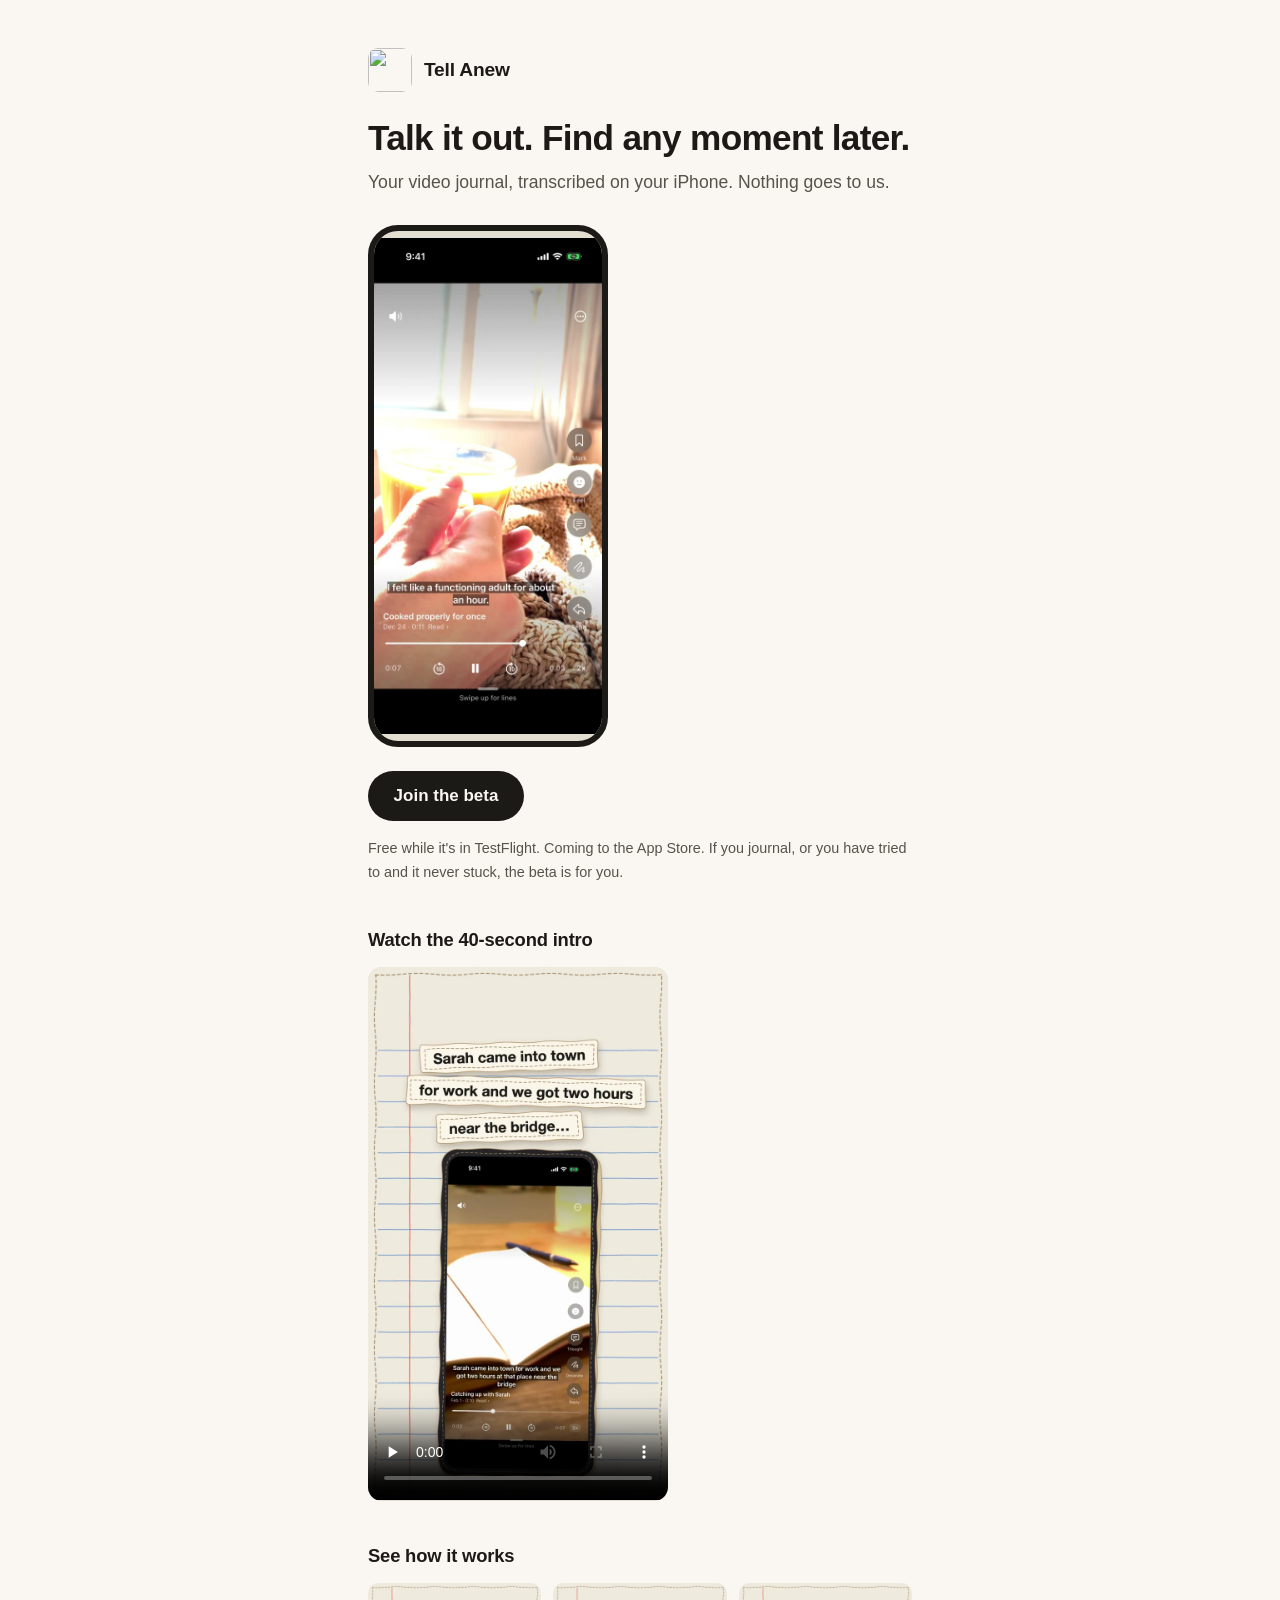
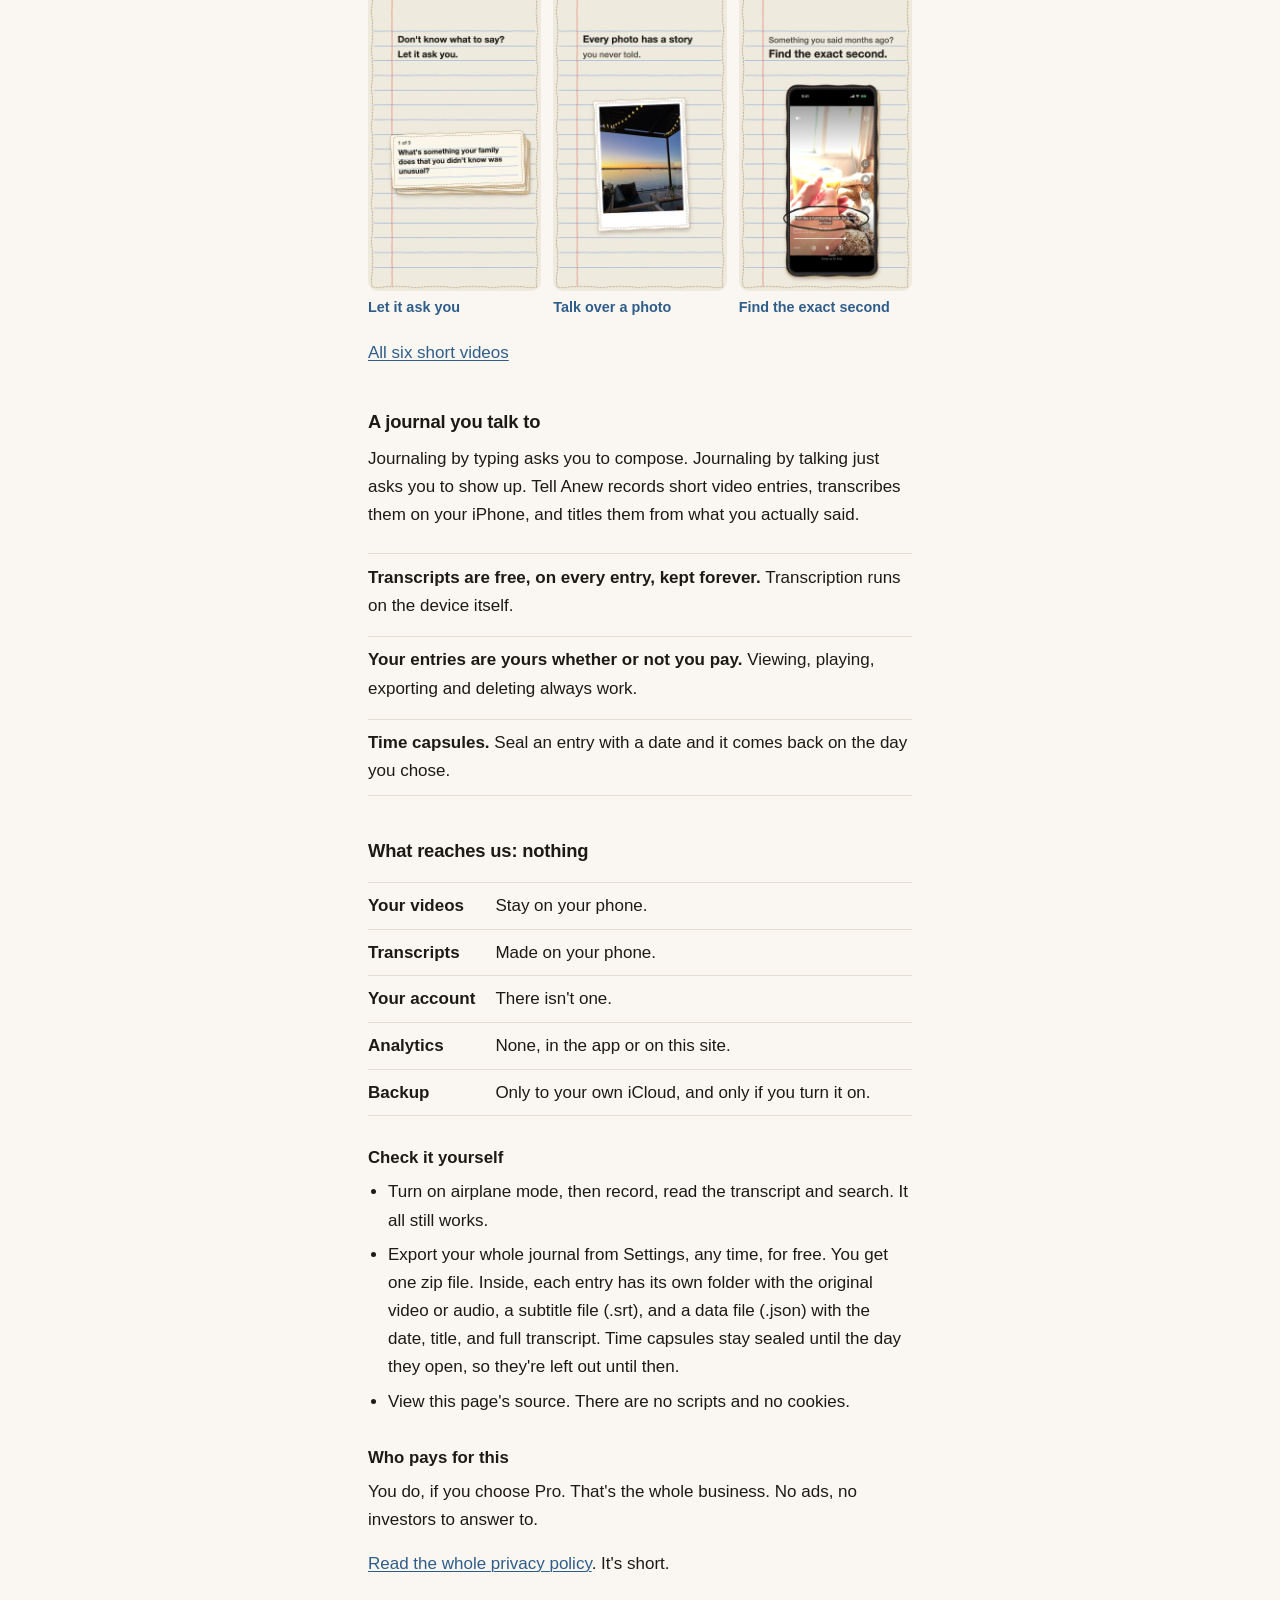
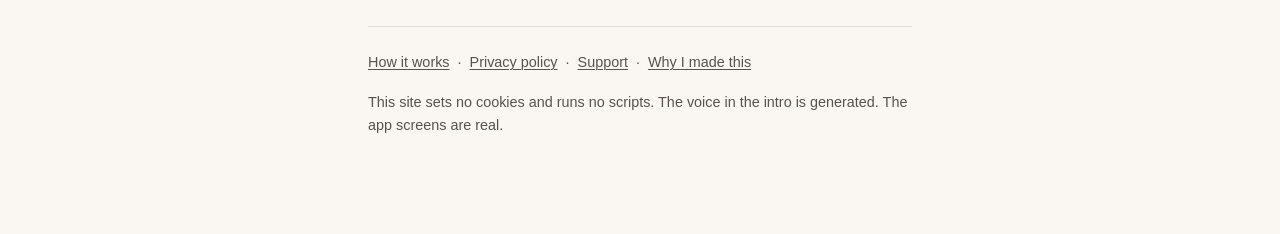
==== index.html @ 28271d40 "Home page: what's in the export, spelled out One zip, a folder per entry with the original video or " ====
<!DOCTYPE html>
<html lang="en">
<head>
<meta charset="utf-8">
<meta name="viewport" content="width=device-width, initial-scale=1">
<title>Tell Anew: a video journal that stays on your phone</title>
<meta name="description" content="Talk to your camera instead of typing. Entries are transcribed on your iPhone, and searching one word takes you to the second you said it. Nothing goes to us.">
<link rel="stylesheet" href="/style.css">
<link rel="icon" href="/icon.png">
<link rel="apple-touch-icon" href="/icon.png">
</head>
<body>

<header class="site brand">
  <img src="/icon.png" alt="">
  <p class="wordmark">Tell Anew</p>
</header>

<main>

<section class="hero">
  <h1>Talk it out. Find any moment later.</h1>

  <p class="lede">Your video journal, transcribed on your iPhone. Nothing goes
  to us.</p>

  <div class="loop">
    <video autoplay muted loop playsinline preload="auto" width="480" height="1044"
           poster="/v/search-loop.jpg"
           aria-label="The word adult typed into search. Tapping the result opens the entry at the second it was said, with the transcript below.">
      <source src="/v/search-loop.mp4" type="video/mp4">
    </video>
    <img src="/v/search-loop.jpg" width="480" height="1044" alt="An entry open at the sentence that was searched for, with its transcript below.">
  </div>

  <p><a class="button" href="https://forms.gle/TJY4weZ5dwdiCNKb9">Join the beta</a></p>
  <p class="fine">Free while it's in TestFlight. Coming to the App Store. If you
  journal, or you have tried to and it never stuck, the beta is for you.</p>
</section>

<section class="intro">
  <h2>Watch the 40-second intro</h2>
  <video controls playsinline preload="none" width="720" height="1280"
         poster="/v/intro.jpg">
    <source src="/v/intro.mp4" type="video/mp4">
    <track kind="captions" src="/v/intro.vtt" srclang="en" label="English">
  </video>
</section>

<section>
  <h2>See how it works</h2>
  <ul class="tiles">
    <li><a href="/how-it-works#interview"><img src="/how-it-works/v/interview.jpg" alt="" loading="lazy" width="720" height="1280">Let it ask you</a></li>
    <li><a href="/how-it-works#photo"><img src="/how-it-works/v/photo.jpg" alt="" loading="lazy" width="720" height="1280">Talk over a photo</a></li>
    <li><a href="/how-it-works#search"><img src="/how-it-works/v/search.jpg" alt="" loading="lazy" width="720" height="1280">Find the exact second</a></li>
  </ul>
  <p><a href="/how-it-works">All six short videos</a></p>
</section>

<section>
  <h2>A journal you talk to</h2>

  <p>Journaling by typing asks you to compose. Journaling by talking just asks
  you to show up. Tell Anew records short video entries, transcribes them on
  your iPhone, and titles them from what you actually said.</p>

  <ul class="points">
    <li><strong>Transcripts are free, on every entry, kept forever.</strong>
      Transcription runs on the device itself.</li>
    <li><strong>Your entries are yours whether or not you pay.</strong> Viewing,
      playing, exporting and deleting always work.</li>
    <li><strong>Time capsules.</strong> Seal an entry with a date and it comes
      back on the day you chose.</li>
  </ul>
</section>

<section class="privacy" id="privacy">
  <h2>What reaches us: nothing</h2>
  <dl class="reach">
    <dt>Your videos</dt><dd>Stay on your phone.</dd>
    <dt>Transcripts</dt><dd>Made on your phone.</dd>
    <dt>Your account</dt><dd>There isn't one.</dd>
    <dt>Analytics</dt><dd>None, in the app or on this site.</dd>
    <dt>Backup</dt><dd>Only to your own iCloud, and only if you turn it on.</dd>
  </dl>

  <h3>Check it yourself</h3>
  <ul>
    <li>Turn on airplane mode, then record, read the transcript and search.
      It all still works.</li>
    <li>Export your whole journal from Settings, any time, for free. You get
      one zip file. Inside, each entry has its own folder with the original
      video or audio, a subtitle file (.srt), and a data file (.json) with the
      date, title, and full transcript. Time capsules stay sealed until the day
      they open, so they're left out until then.</li>
    <li>View this page's source. There are no scripts and no cookies.</li>
  </ul>

  <h3>Who pays for this</h3>
  <p>You do, if you choose Pro. That's the whole business. No ads, no
  investors to answer to.</p>

  <p><a href="/privacy">Read the whole privacy policy</a>. It's short.</p>
</section>

<hr>

</main>

<footer>
  <p><a href="/how-it-works">How it works</a> &nbsp;·&nbsp;
     <a href="/privacy">Privacy policy</a> &nbsp;·&nbsp;
     <a href="/support">Support</a> &nbsp;·&nbsp;
     <a href="/why">Why I made this</a></p>
  <p>This site sets no cookies and runs no scripts. The voice in the intro is
  generated. The app screens are real.</p>
</footer>

</body>
</html>
---- style.css ----
/* Tellanew site. Warm paper, system fonts, no dependencies, no tracking.
   Deliberately matches the app's own aesthetic (DESIGN.md): system type,
   paper ground, red reserved for recording and used nowhere here. */

:root {
  --paper: #faf7f2;
  --ink: #1c1a17;
  --ink-soft: #57524a;
  --rule: #e3ddd2;
  --link: #2f5d8a;
  --bezel: #1c1a17;
}

@media (prefers-color-scheme: dark) {
  :root {
    --paper: #171614;
    --ink: #ece7de;
    --ink-soft: #a29a8d;
    --rule: #302d28;
    --link: #8fb6dd;
    --bezel: #45403a;
  }
}

* { box-sizing: border-box; }

html {
  -webkit-text-size-adjust: 100%;
}

body {
  margin: 0;
  padding: 0 1.5rem 5rem;
  background: var(--paper);
  color: var(--ink);
  font: 17px/1.65 -apple-system, BlinkMacSystemFont, "Segoe UI", Roboto,
    Helvetica, Arial, sans-serif;
}

main {
  max-width: 34rem;
  margin: 0 auto;
}

header.site {
  max-width: 34rem;
  margin: 0 auto;
  padding: 3rem 0 2rem;
}

header.site img {
  width: 68px;
  height: 68px;
  border-radius: 15px;
  display: block;
}

header.site .wordmark {
  margin: 1rem 0 0;
  font-size: 1.5rem;
  font-weight: 600;
  letter-spacing: -0.01em;
}

header.site .tagline {
  margin: 0.25rem 0 0;
  color: var(--ink-soft);
}

h1 {
  font-size: 1.9rem;
  line-height: 1.25;
  letter-spacing: -0.02em;
  margin: 0 0 0.5rem;
}

h2 {
  font-size: 1.15rem;
  margin: 2.5rem 0 0.5rem;
  letter-spacing: -0.01em;
}

p, ul { margin: 0 0 1rem; }

ul { padding-left: 1.25rem; }

li { margin-bottom: 0.4rem; }

a {
  color: var(--link);
  text-decoration-thickness: 1px;
  text-underline-offset: 2px;
}

.meta {
  color: var(--ink-soft);
  font-size: 0.9rem;
  margin-bottom: 2rem;
}

.lede {
  font-size: 1.1rem;
  color: var(--ink-soft);
}

hr {
  border: 0;
  border-top: 1px solid var(--rule);
  margin: 3rem 0 1.5rem;
}

footer {
  max-width: 34rem;
  margin: 0 auto;
  color: var(--ink-soft);
  font-size: 0.9rem;
}

footer a { color: var(--ink-soft); }

.points {
  list-style: none;
  padding: 0;
  margin: 1.5rem 0;
}

.points li {
  padding: 0.6rem 0;
  border-top: 1px solid var(--rule);
}

.points li:last-child {
  border-bottom: 1px solid var(--rule);
}

/* How it works: one short video per feature, shown at phone size. */
.toc {
  display: flex;
  flex-wrap: wrap;
  gap: 0.4rem 1.1rem;
  margin: 1.5rem 0 0.5rem;
  font-size: 0.95rem;
}

.feature {
  padding-top: 1rem;
  scroll-margin-top: 1rem;
}

.feature video {
  display: block;
  width: 100%;
  max-width: 300px;
  height: auto;
  aspect-ratio: 9 / 16;
  border-radius: 14px;
  background: var(--rule);
  margin: 1rem 0 0.5rem;
}

/* Home page. The loop plays on its own, silently; anyone who asks their
   device for less motion gets the still instead. No script involved. */
header.site.brand {
  display: flex;
  align-items: center;
  gap: 0.75rem;
  padding-bottom: 1.5rem;
}

header.site.brand img {
  width: 44px;
  height: 44px;
  border-radius: 10px;
}

header.site.brand .wordmark {
  margin: 0;
  font-size: 1.2rem;
}

.hero h1 {
  font-size: 2.2rem;
}

.loop {
  width: 100%;
  max-width: 240px;
  margin: 1.75rem 0 1.5rem;
}

.loop video,
.loop img {
  display: block;
  width: 100%;
  height: auto;
  aspect-ratio: 480 / 1044;
  border-radius: 30px;
  border: 6px solid var(--bezel);
  background: var(--rule);
}

.loop img { display: none; }

@media (prefers-reduced-motion: reduce) {
  .loop video { display: none; }
  .loop img { display: block; }
}

.button {
  display: inline-block;
  background: var(--ink);
  color: var(--paper);
  font-weight: 650;
  text-decoration: none;
  border-radius: 999px;
  padding: 0.7rem 1.6rem;
}

.button:hover,
.button:focus-visible {
  opacity: 0.85;
}

.fine {
  color: var(--ink-soft);
  font-size: 0.9rem;
}

.intro video {
  display: block;
  width: 100%;
  max-width: 300px;
  height: auto;
  aspect-ratio: 9 / 16;
  border-radius: 14px;
  background: var(--rule);
  margin: 0.75rem 0 0.5rem;
}

.tiles {
  list-style: none;
  padding: 0;
  margin: 0.75rem 0 1rem;
  display: grid;
  grid-template-columns: repeat(3, minmax(0, 1fr));
  gap: 0.75rem;
}

.tiles a {
  display: block;
  font-size: 0.9rem;
  font-weight: 600;
  line-height: 1.3;
  text-decoration: none;
}

.tiles img {
  display: block;
  width: 100%;
  height: auto;
  aspect-ratio: 9 / 16;
  object-fit: cover;
  border-radius: 10px;
  background: var(--rule);
  margin-bottom: 0.4rem;
}

/* How it works, grouped by moment: two videos side by side where they fit. */
.group {
  padding-top: 0.5rem;
  scroll-margin-top: 1rem;
}

.group h3 {
  font-size: 1.05rem;
  margin: 1rem 0 0.4rem;
}

.pair {
  display: grid;
  grid-template-columns: minmax(0, 1fr);
  gap: 0 1.5rem;
}

@media (min-width: 640px) {
  .pair { grid-template-columns: repeat(2, minmax(0, 1fr)); }
}

@media (min-width: 640px) {
  /* Line the two videos up even when one description runs longer. */
  .pair .feature {
    display: grid;
    grid-template-rows: subgrid;
    grid-row: span 3;
    align-content: start;
  }
}

.group > h2 {
  font-size: 1.35rem;
  margin-top: 3rem;
  padding-top: 1.25rem;
  border-top: 1px solid var(--rule);
}

/* Privacy you can check: a two-column ledger of what reaches us. */
.privacy h3 {
  font-size: 1.05rem;
  margin: 1.75rem 0 0.4rem;
}

.reach {
  display: grid;
  grid-template-columns: max-content 1fr;
  margin: 1rem 0 0;
}


.reach dt,
.reach dd {
  margin: 0;
  padding: 0.55rem 0;
  border-top: 1px solid var(--rule);
}

.reach dt { font-weight: 600; padding-right: 1.25rem; }

.reach dt:nth-last-of-type(1),
.reach dd:last-of-type {
  border-bottom: 1px solid var(--rule);
}
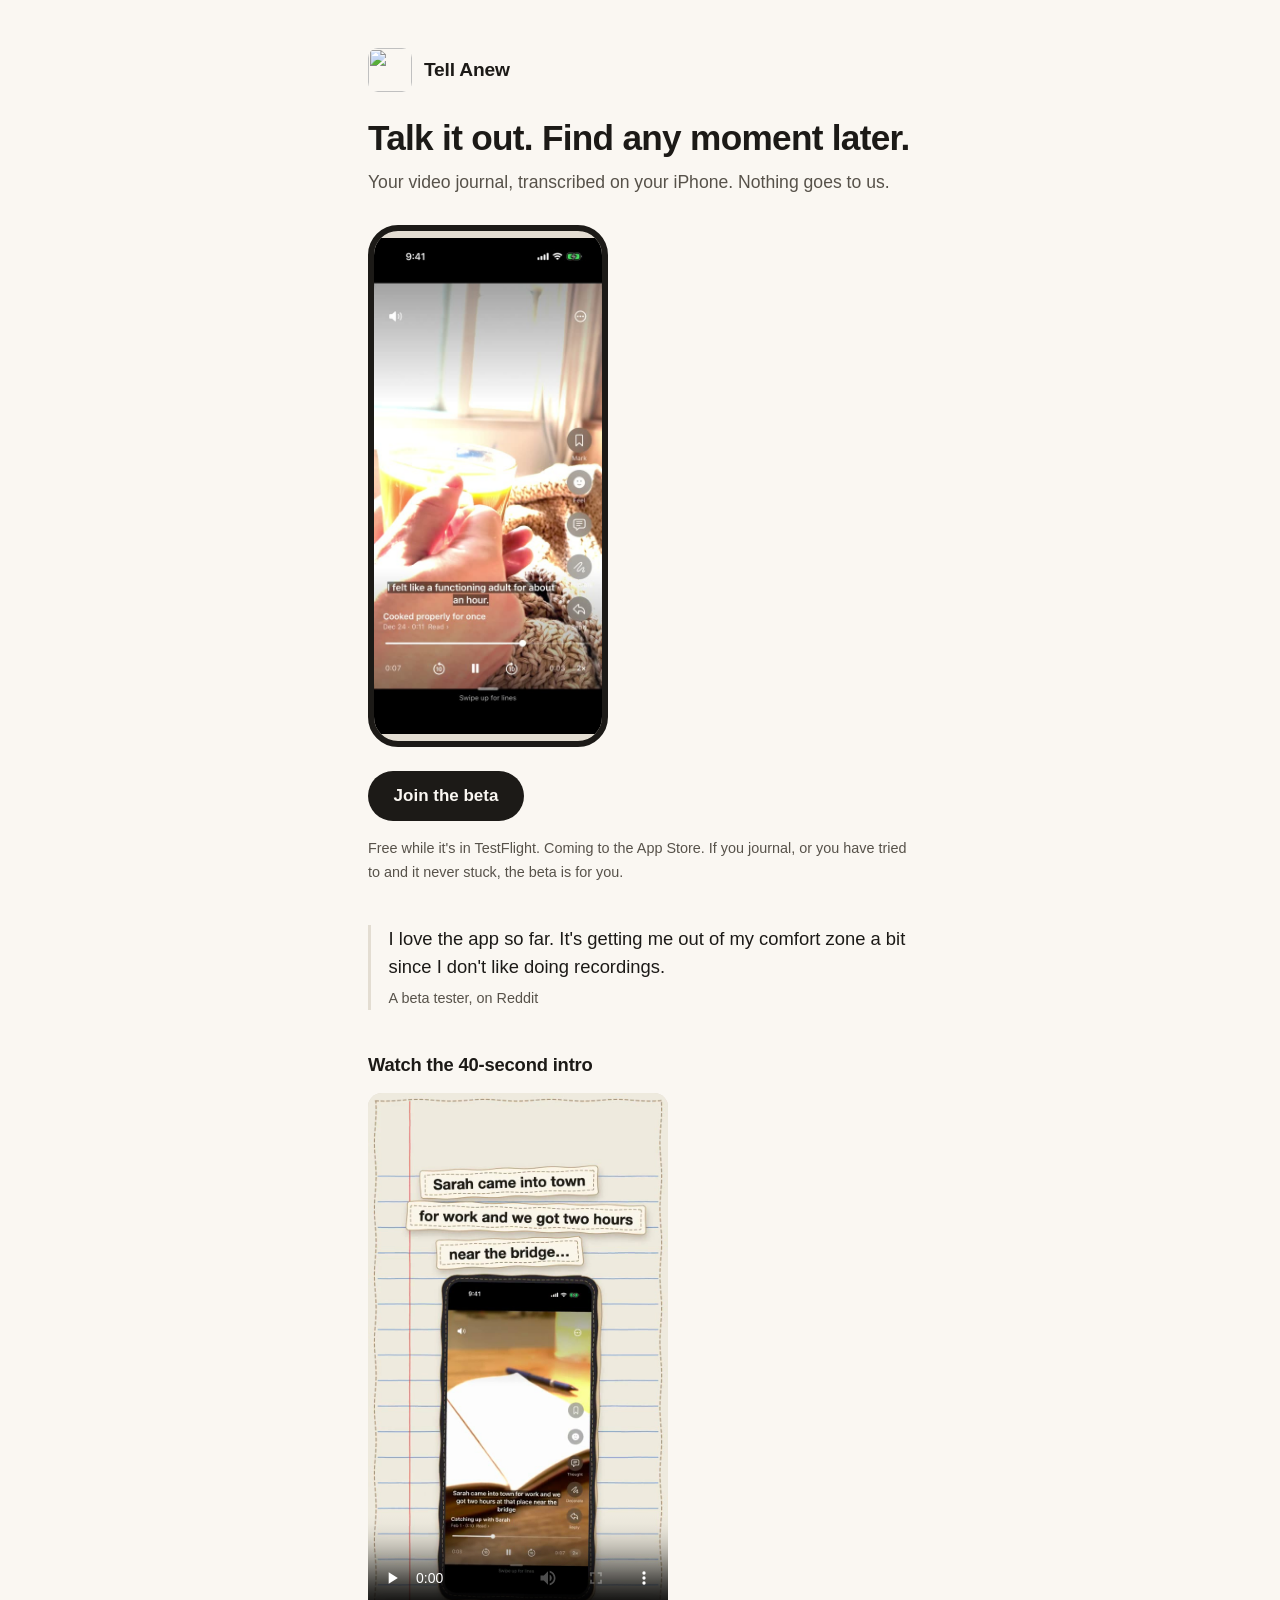
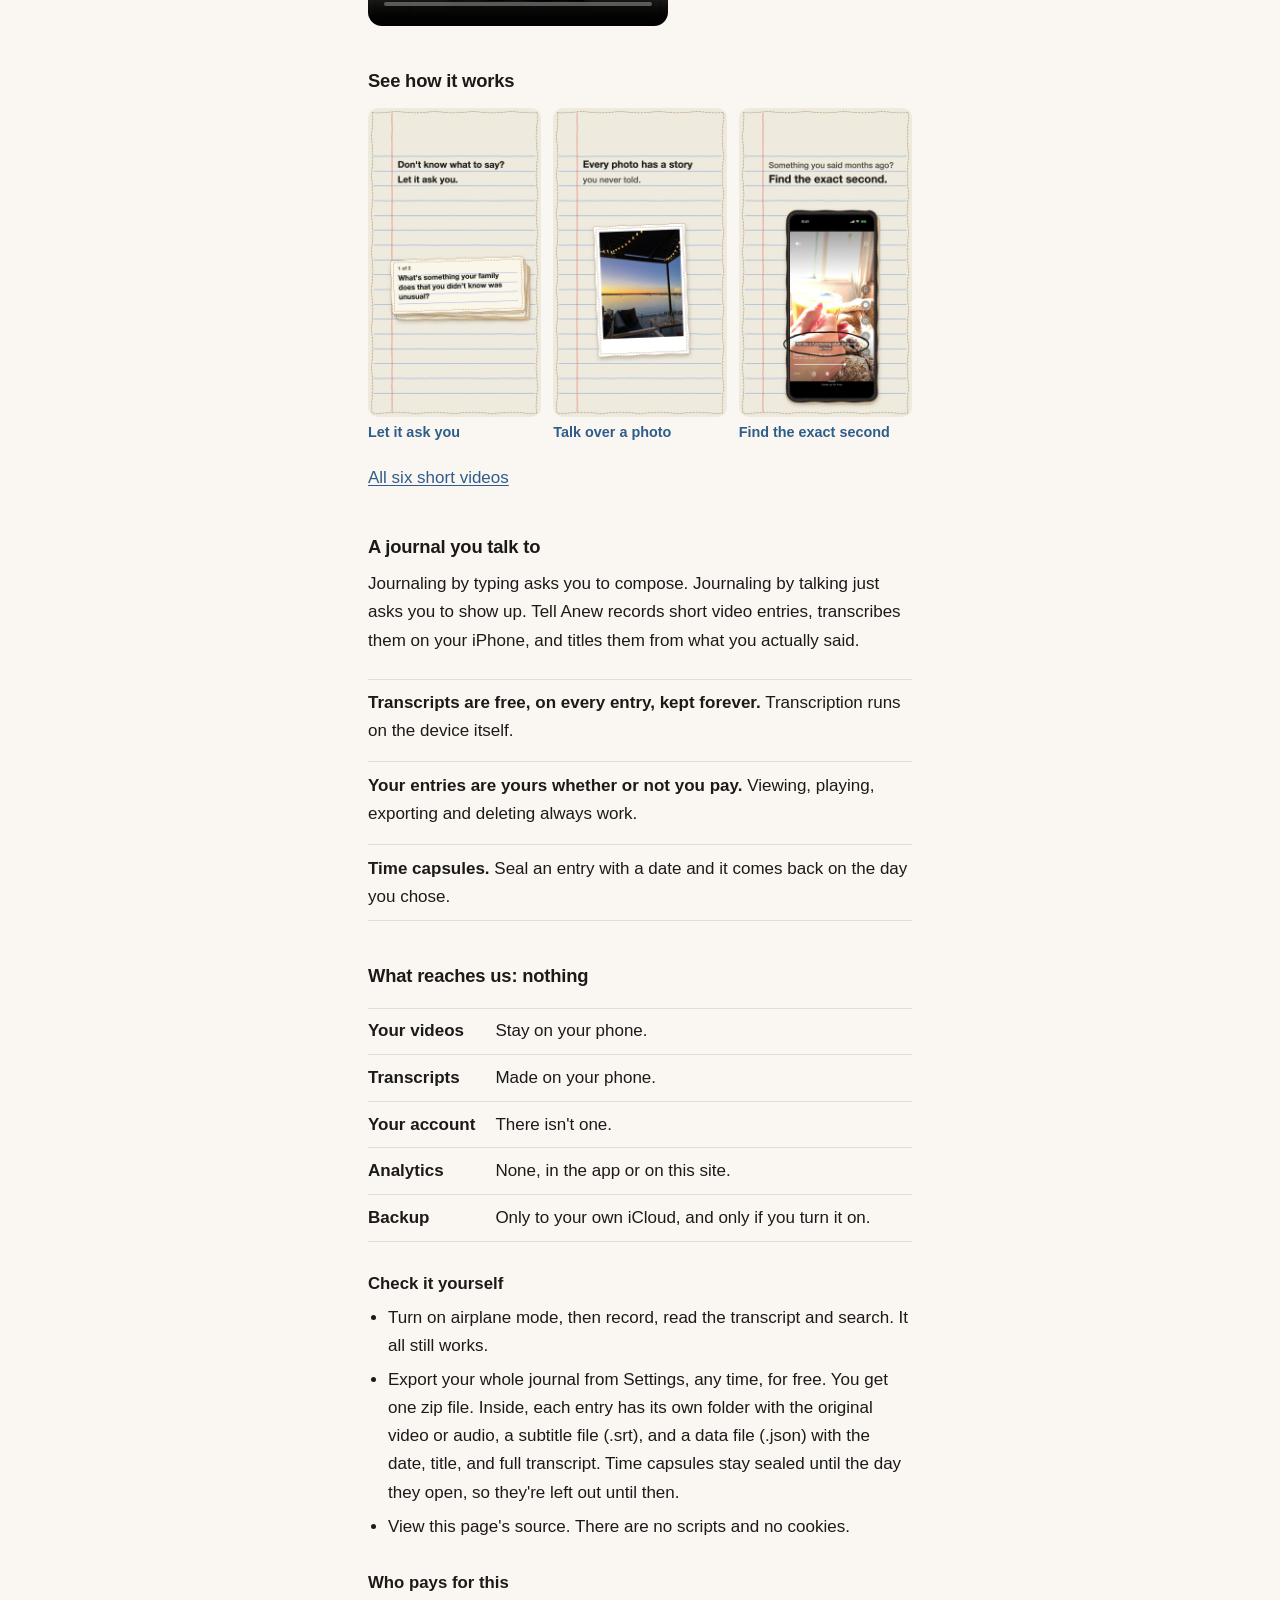
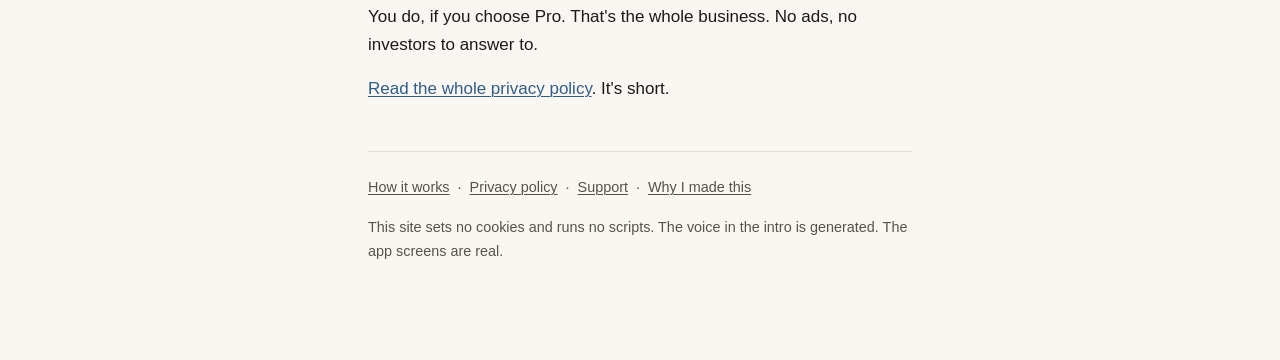
==== commit 4824e4b5: "Home page: a beta tester's words, under the button "I love the app so far. It's getting me out of my" ====
--- a/index.html
+++ b/index.html
@@ -37,6 +37,14 @@
   <p class="fine">Free while it's in TestFlight. Coming to the App Store. If you
   journal, or you have tried to and it never stuck, the beta is for you.</p>
 </section>
+
+<figure class="quote">
+  <blockquote>
+    <p>I love the app so far. It's getting me out of my comfort zone a bit
+    since I don't like doing recordings.</p>
+  </blockquote>
+  <figcaption>A beta tester, on Reddit</figcaption>
+</figure>
 
 <section class="intro">
   <h2>Watch the 40-second intro</h2>
--- a/style.css
+++ b/style.css
@@ -329,3 +329,23 @@
 .reach dd:last-of-type {
   border-bottom: 1px solid var(--rule);
 }
+
+/* Real words from testers, used with their permission. */
+.quote {
+  margin: 2.5rem 0 0;
+  padding: 0 0 0 1.1rem;
+  border-left: 3px solid var(--rule);
+}
+
+.quote blockquote {
+  margin: 0;
+  font-size: 1.15rem;
+  line-height: 1.5;
+}
+
+.quote blockquote p { margin: 0 0 0.4rem; }
+
+.quote figcaption {
+  color: var(--ink-soft);
+  font-size: 0.9rem;
+}
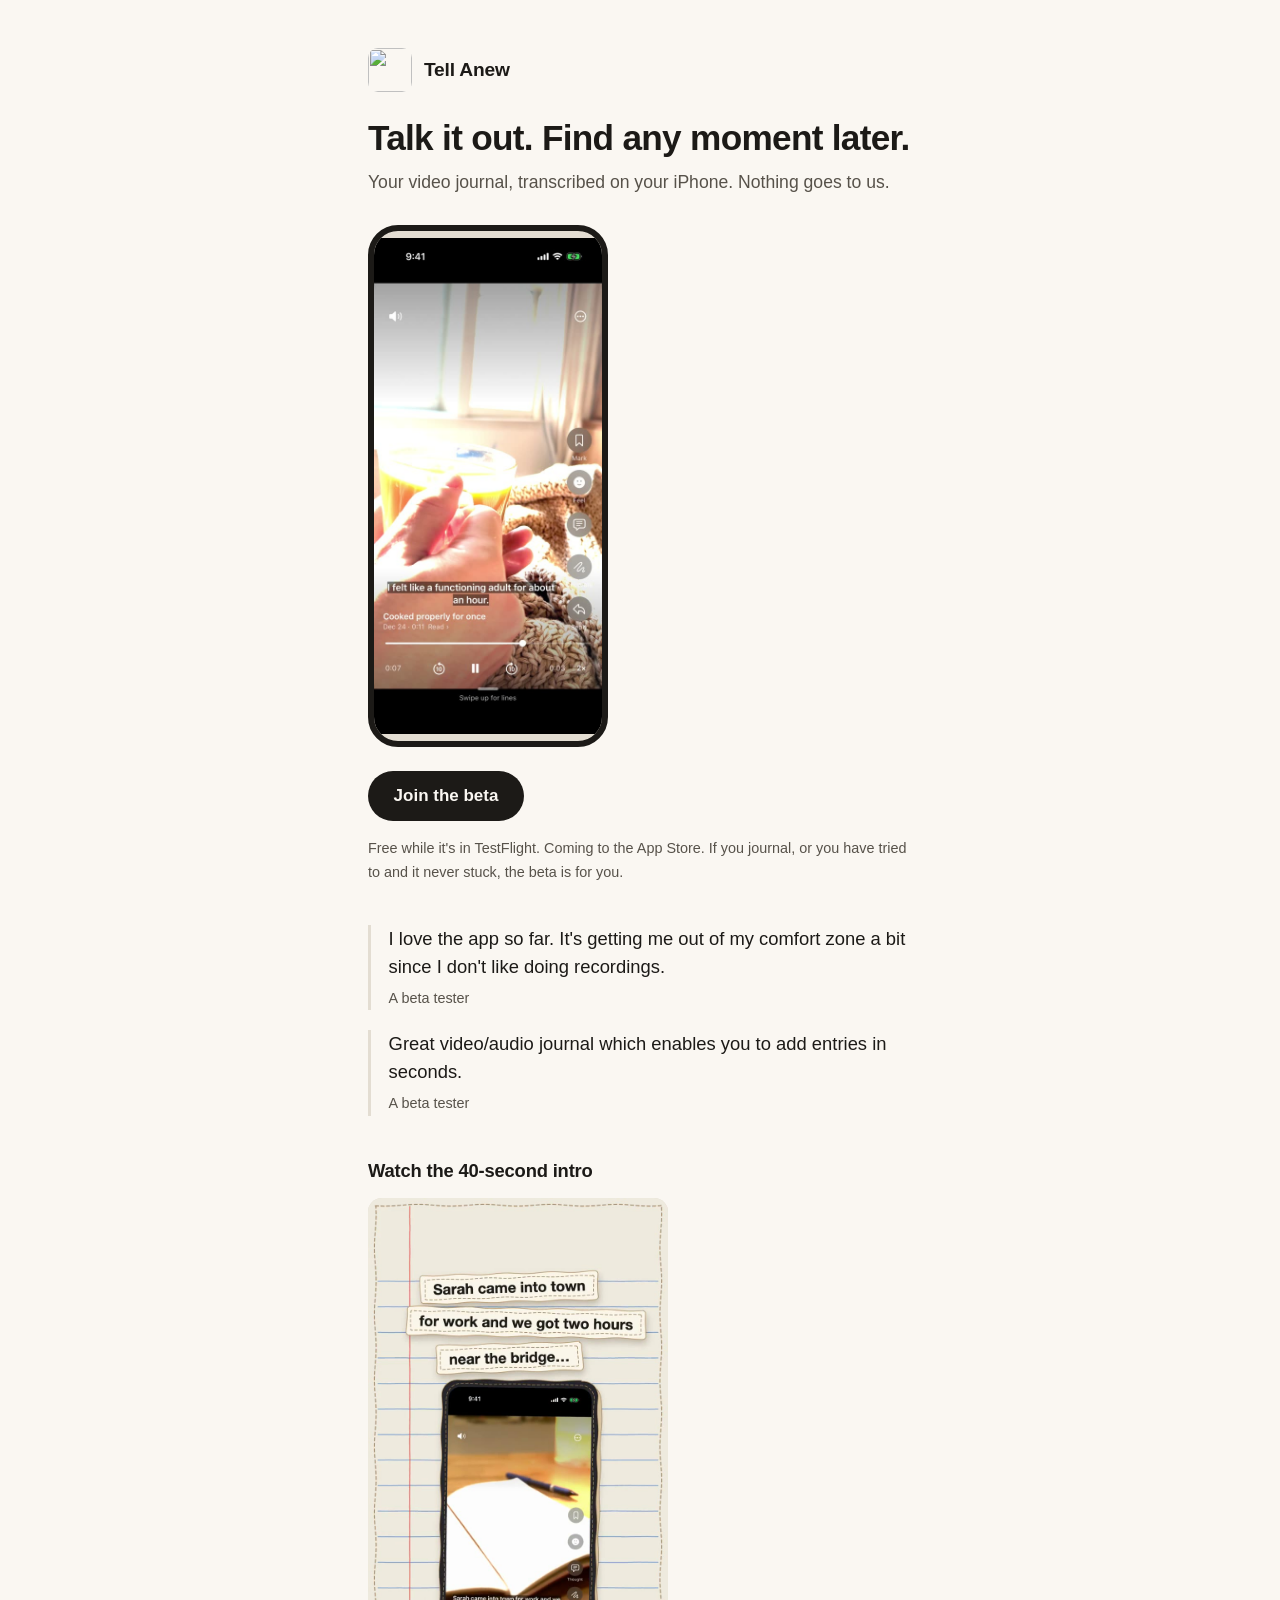
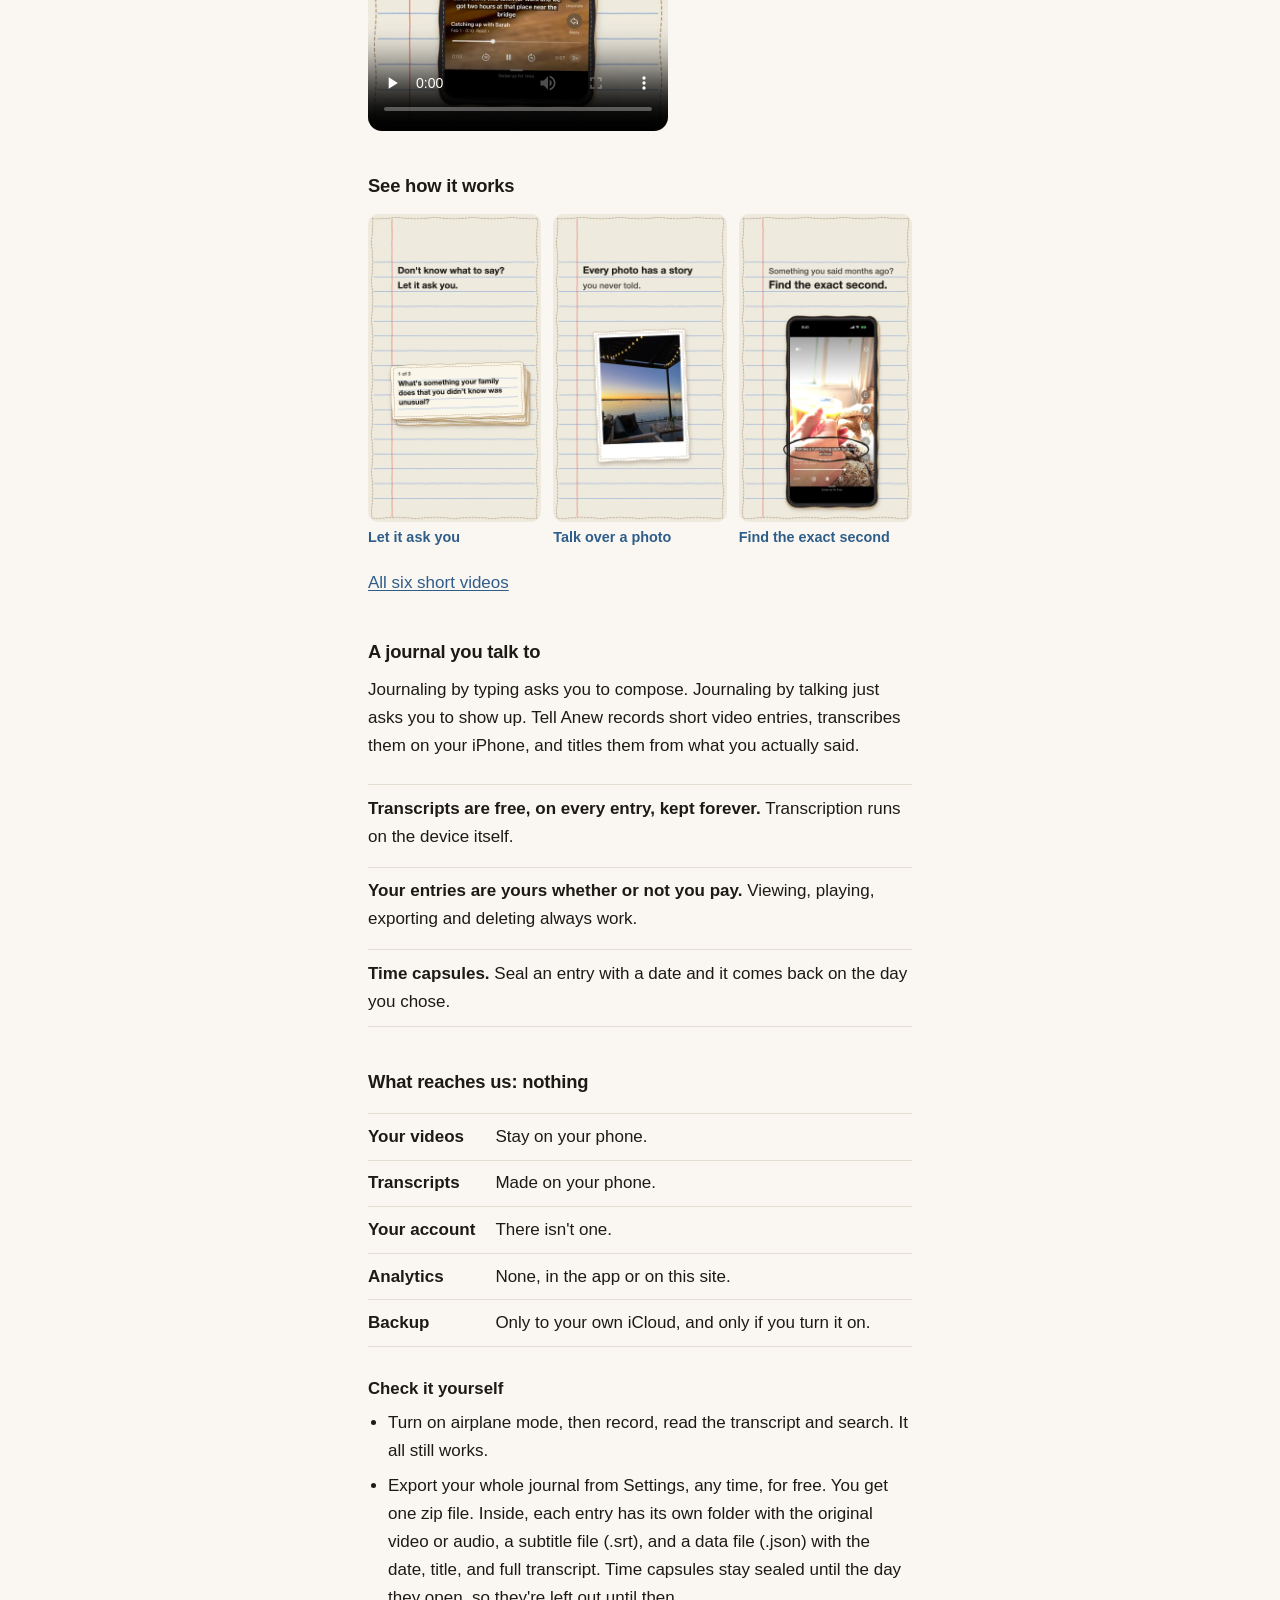
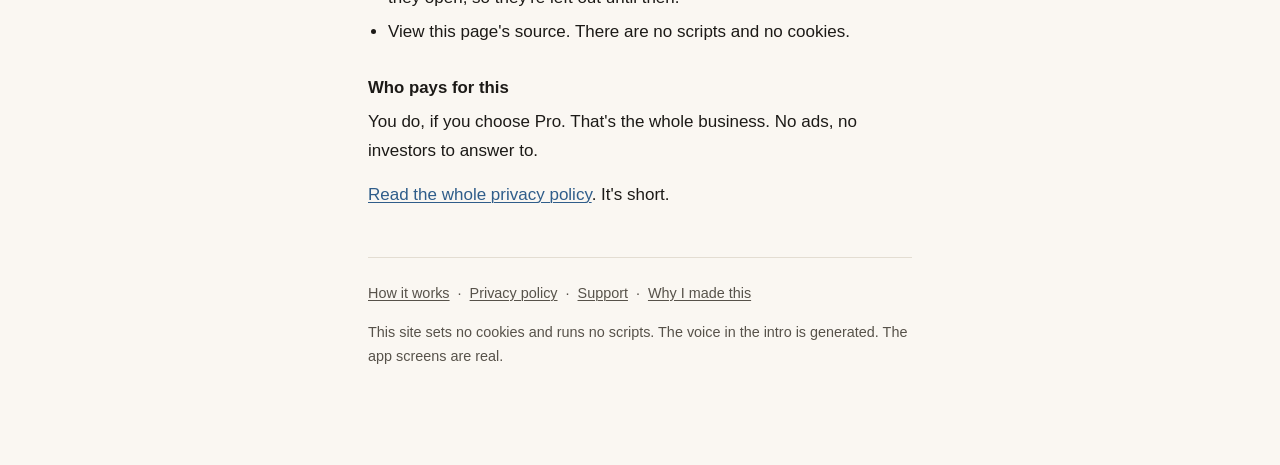
==== commit 0363ec45: "Home page: a second beta tester's words; both credited as beta testers "Great video/audio journal wh" ====
--- a/index.html
+++ b/index.html
@@ -43,7 +43,15 @@
     <p>I love the app so far. It's getting me out of my comfort zone a bit
     since I don't like doing recordings.</p>
   </blockquote>
-  <figcaption>A beta tester, on Reddit</figcaption>
+  <figcaption>A beta tester</figcaption>
+</figure>
+
+<figure class="quote">
+  <blockquote>
+    <p>Great video/audio journal which enables you to add entries in
+    seconds.</p>
+  </blockquote>
+  <figcaption>A beta tester</figcaption>
 </figure>
 
 <section class="intro">
--- a/style.css
+++ b/style.css
@@ -333,6 +333,13 @@
 /* Real words from testers, used with their permission. */
 .quote {
   margin: 2.5rem 0 0;
+}
+
+.quote + .quote {
+  margin-top: 1.25rem;
+}
+
+.quote {
   padding: 0 0 0 1.1rem;
   border-left: 3px solid var(--rule);
 }
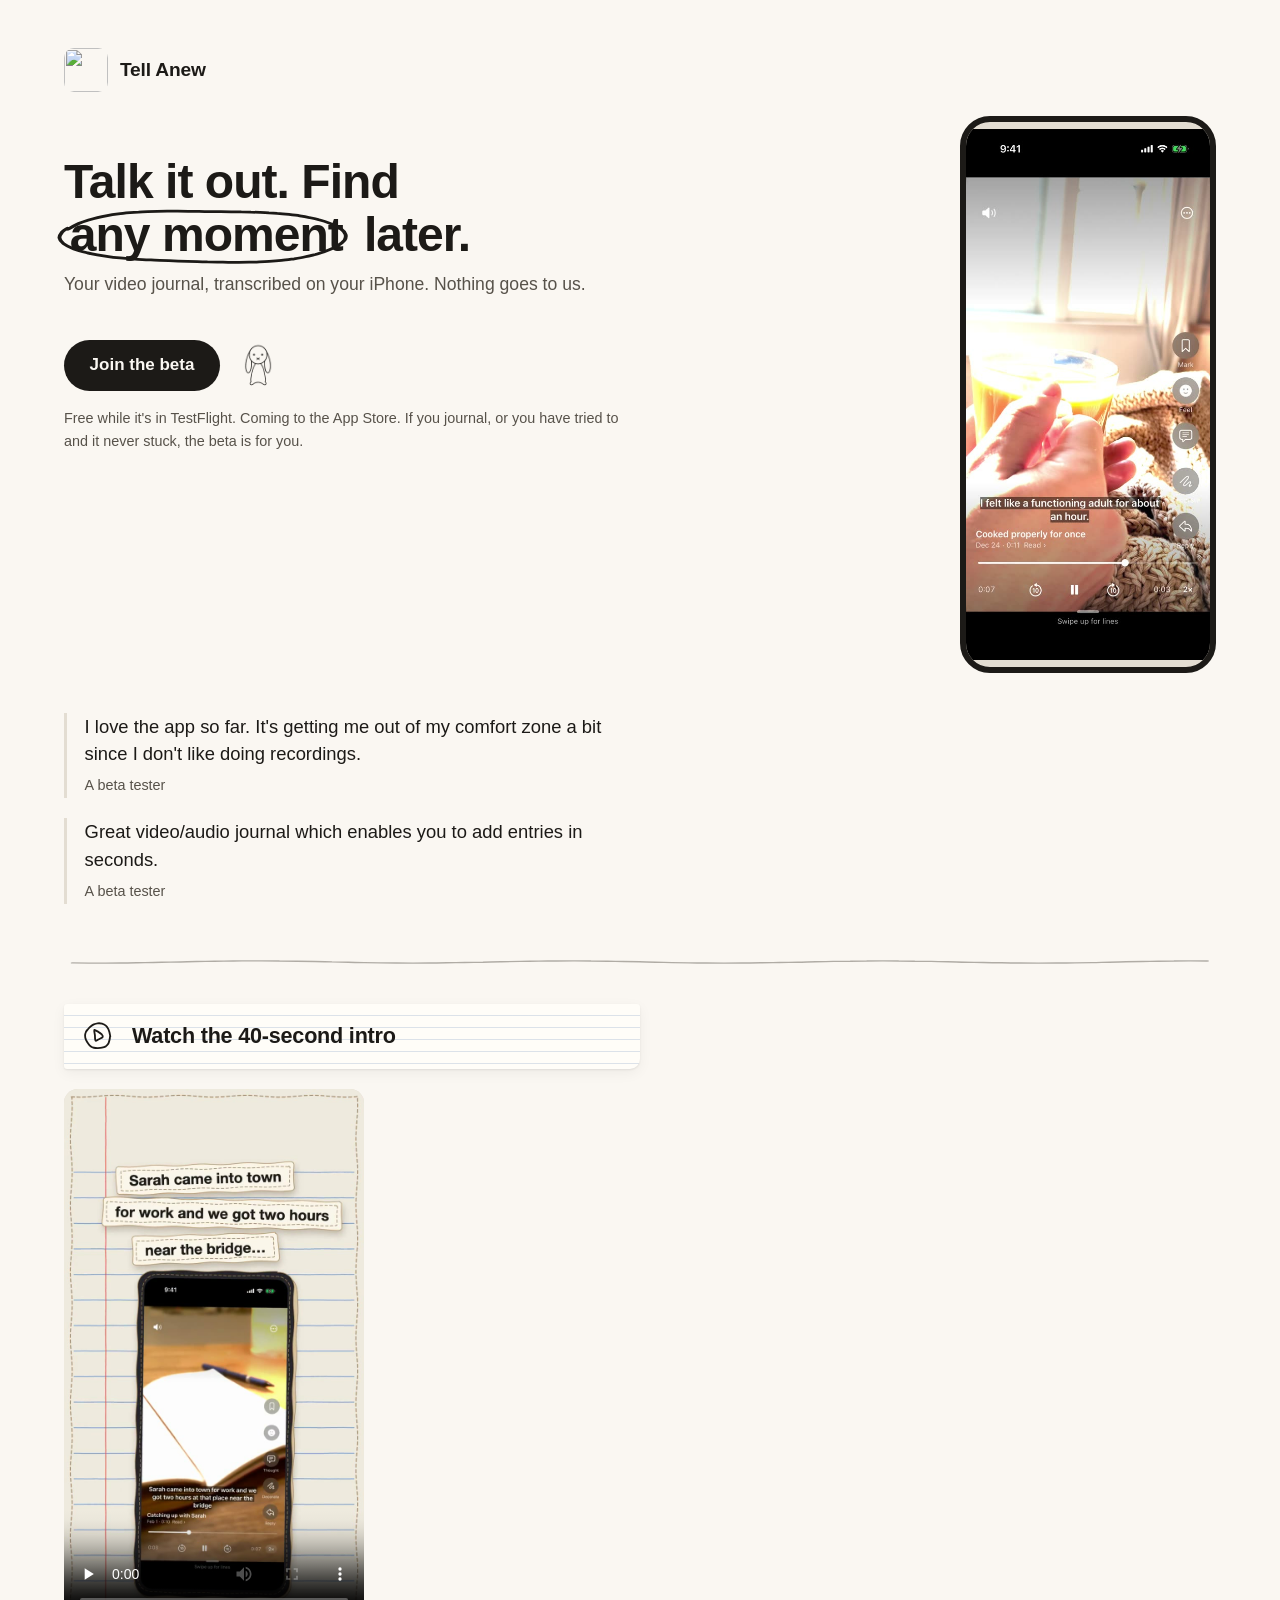
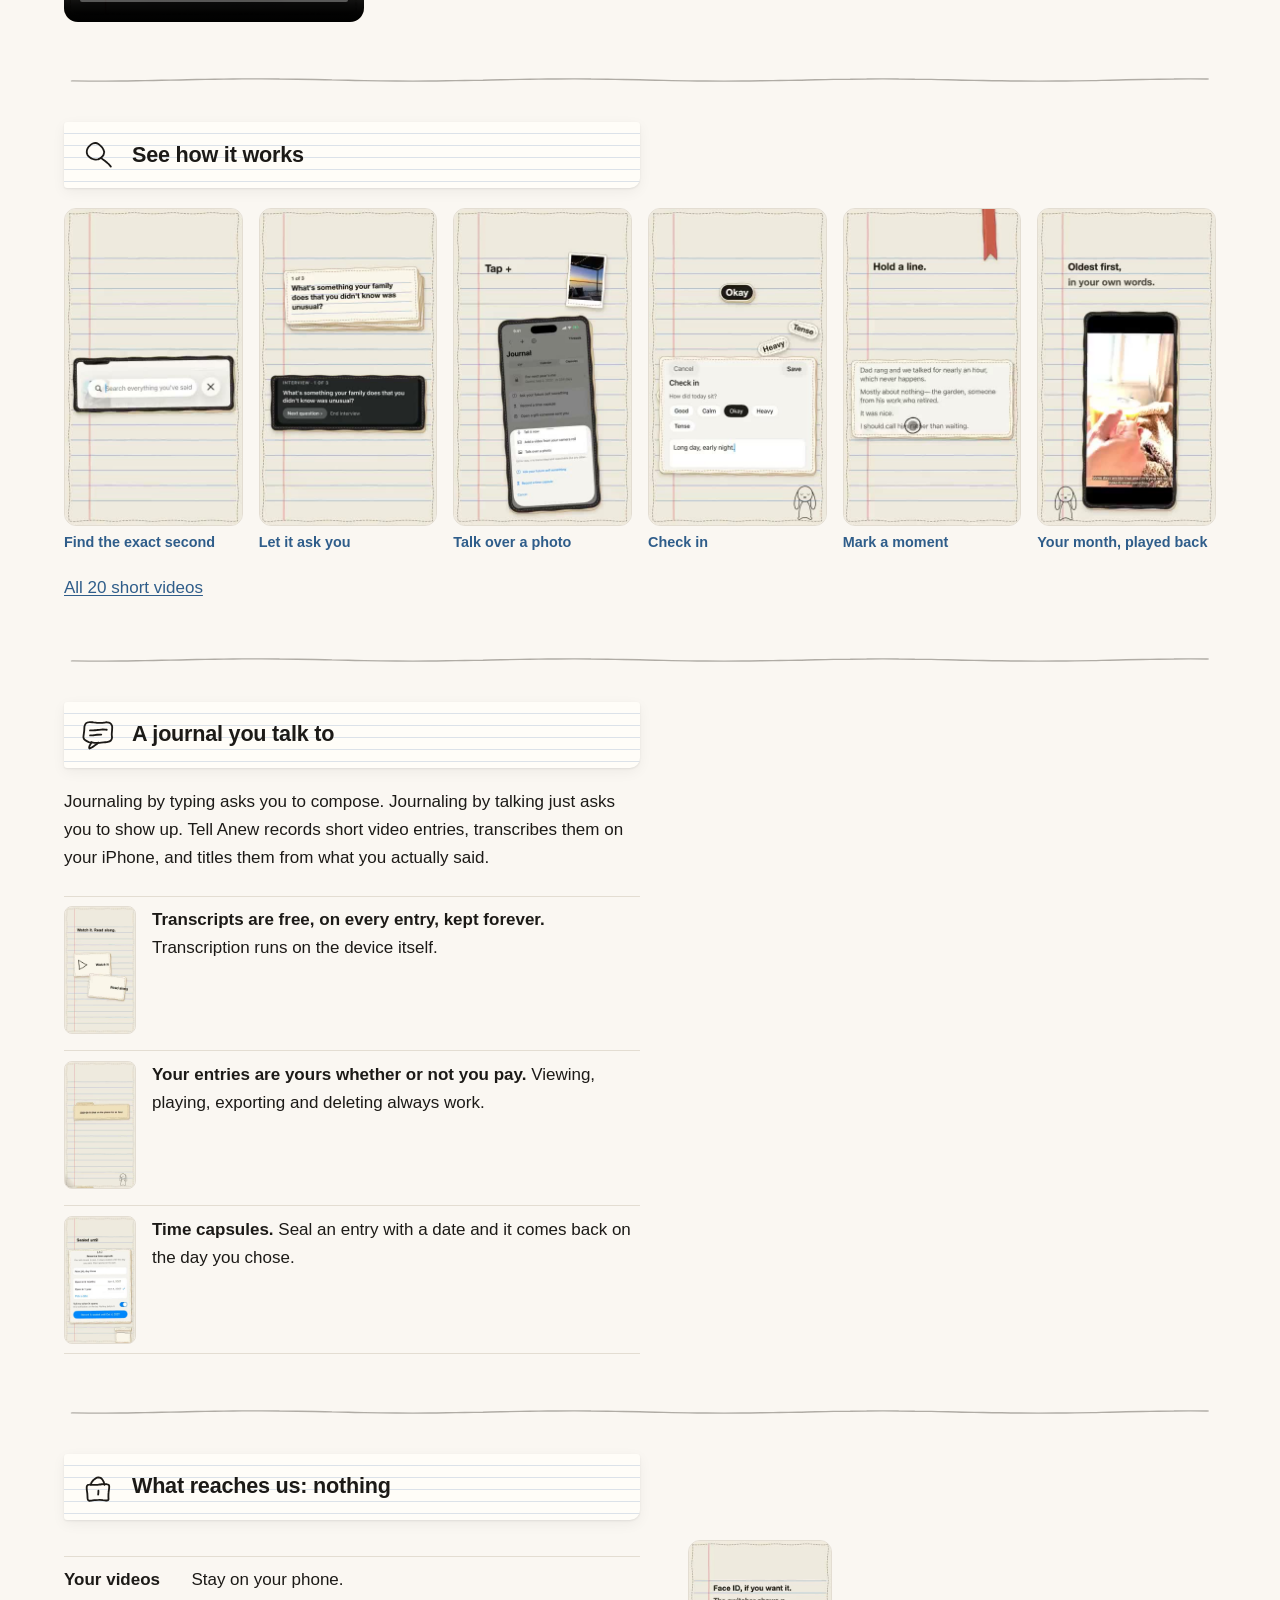
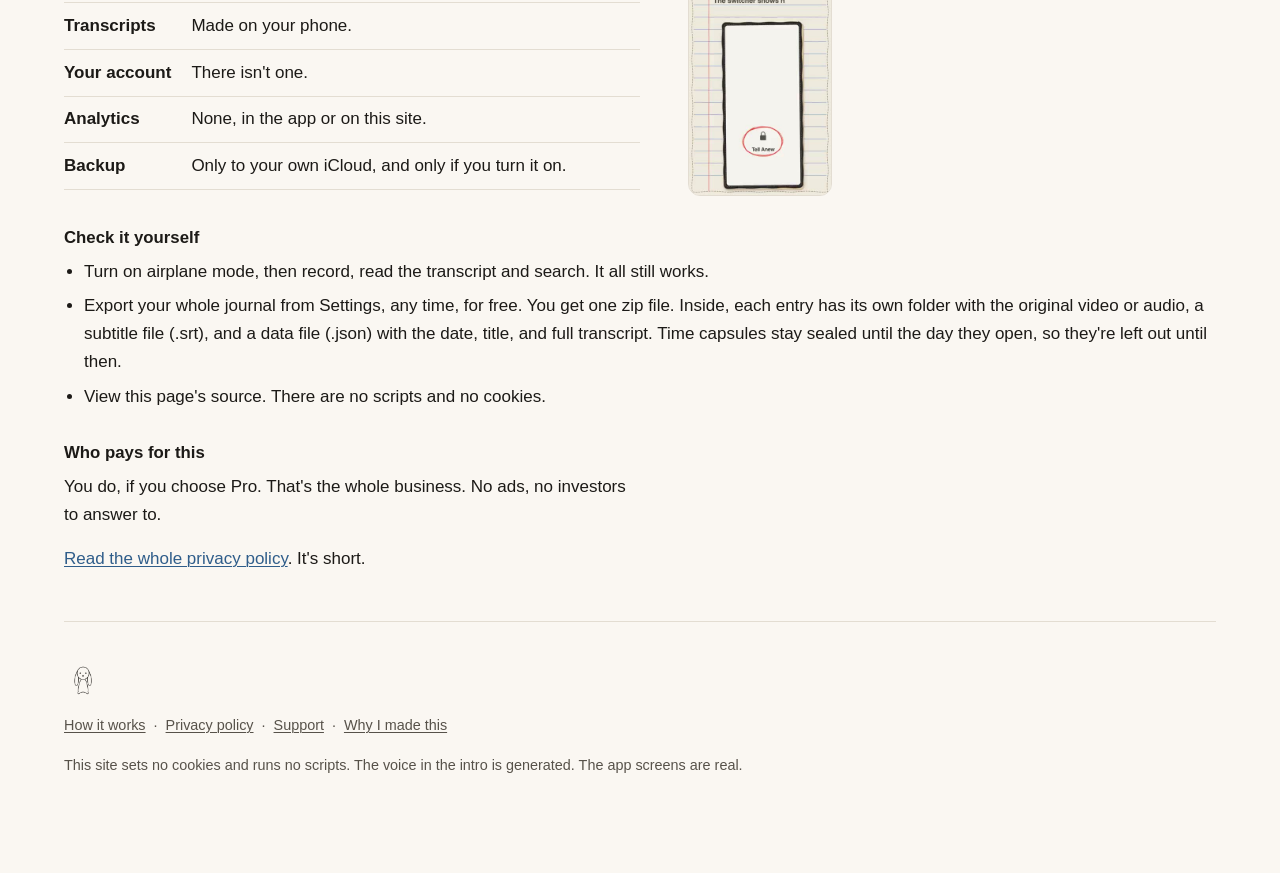
==== commit 48e79147: "Prototype (not live): moving pictures, drawn icons, ruled section strips, the rabbit How it works: e" ====
--- a/index.html
+++ b/index.html
@@ -6,6 +6,8 @@
 <title>Tell Anew: a video journal that stays on your phone</title>
 <meta name="description" content="Talk to your camera instead of typing. Entries are transcribed on your iPhone, and searching one word takes you to the second you said it. Nothing goes to us.">
 <link rel="stylesheet" href="/style.css">
+<link rel="preload" as="image" href="/art/rabbit-lift.png">
+<link rel="preload" as="image" href="/art/rabbit-hold.png">
 <link rel="icon" href="/icon.png">
 <link rel="apple-touch-icon" href="/icon.png">
 </head>
@@ -16,10 +18,10 @@
   <p class="wordmark">Tell Anew</p>
 </header>
 
-<main>
+<main class="wide">
 
 <section class="hero">
-  <h1>Talk it out. Find any moment later.</h1>
+  <h1>Talk it out. Find <span class="ink-circle">any moment</span> later.</h1>
 
   <p class="lede">Your video journal, transcribed on your iPhone. Nothing goes
   to us.</p>
@@ -33,7 +35,7 @@
     <img src="/v/search-loop.jpg" width="480" height="1044" alt="An entry open at the sentence that was searched for, with its transcript below.">
   </div>
 
-  <p><a class="button" href="https://forms.gle/TJY4weZ5dwdiCNKb9">Join the beta</a></p>
+  <p class="cta"><a class="button" href="https://forms.gle/TJY4weZ5dwdiCNKb9">Join the beta</a><span class="rabbit" aria-hidden="true"></span></p>
   <p class="fine">Free while it's in TestFlight. Coming to the App Store. If you
   journal, or you have tried to and it never stuck, the beta is for you.</p>
 </section>
@@ -54,8 +56,8 @@
   <figcaption>A beta tester</figcaption>
 </figure>
 
-<section class="intro">
-  <h2>Watch the 40-second intro</h2>
+<section class="intro part">
+  <div class="sect-head"><svg class="doodle" viewBox="0 0 48 48" aria-hidden="true"><path pathLength="1" d="M38.6 23.7C38.5 24.5 38.2 27.3 37.8 28.9C37.4 30.5 37.0 32.1 36.3 33.4C35.5 34.6 34.6 35.6 33.4 36.4C32.1 37.1 30.4 37.6 28.7 37.9C27.1 38.3 25.1 38.4 23.5 38.5C21.9 38.5 20.4 38.4 19.0 38.1C17.7 37.8 16.6 37.4 15.5 36.6C14.4 35.8 13.3 34.6 12.4 33.3C11.4 32.0 10.3 30.3 9.6 28.7C9.0 27.0 8.4 25.1 8.5 23.5C8.5 21.9 9.0 20.3 9.6 18.9C10.3 17.5 11.4 16.4 12.4 15.3C13.3 14.2 14.4 13.3 15.5 12.4C16.6 11.5 17.7 10.7 19.0 10.1C20.4 9.5 21.9 9.0 23.5 8.8C25.1 8.6 27.1 8.7 28.8 9.2C30.4 9.7 32.1 10.5 33.4 11.6C34.6 12.6 35.5 14.1 36.3 15.5C37.0 16.9 37.4 18.5 37.8 19.9C38.2 21.4 38.5 23.5 38.7 24.2C38.8 24.9 38.7 24.2 38.7 24.2"/><path pathLength="1" d="M19.6 16.6C20.4 17.0 22.9 18.2 24.5 19.1C26.0 20.1 27.9 21.2 28.7 22.3C29.6 23.3 30.1 24.5 29.5 25.4C28.8 26.3 26.3 27.1 25.0 27.9C23.6 28.6 22.1 30.0 21.3 29.9C20.6 29.8 20.7 28.5 20.5 27.3C20.4 26.2 20.4 24.4 20.3 23.0C20.1 21.5 19.7 19.8 19.6 18.9C19.5 17.9 19.5 17.7 19.5 17.5"/></svg><h2>Watch the 40-second intro</h2></div>
   <video controls playsinline preload="none" width="720" height="1280"
          poster="/v/intro.jpg">
     <source src="/v/intro.mp4" type="video/mp4">
@@ -63,35 +65,40 @@
   </video>
 </section>
 
-<section>
-  <h2>See how it works</h2>
+<section class="part">
+  <div class="sect-head"><svg class="doodle" viewBox="0 0 48 48" aria-hidden="true"><path pathLength="1" d="M31.5 20.3C31.3 21.0 31.0 23.2 30.4 24.4C29.7 25.6 28.6 26.6 27.6 27.4C26.6 28.2 25.4 28.8 24.3 29.1C23.2 29.5 22.1 29.6 21.0 29.5C19.9 29.4 18.8 29.2 17.7 28.8C16.6 28.4 15.4 27.8 14.4 27.0C13.4 26.3 12.3 25.3 11.6 24.2C11.0 23.2 10.5 21.8 10.5 20.5C10.4 19.2 10.8 17.7 11.4 16.4C12.0 15.1 13.1 13.7 14.2 12.7C15.2 11.6 16.5 10.7 17.7 10.2C18.9 9.7 20.1 9.5 21.2 9.6C22.4 9.7 23.4 10.2 24.5 10.8C25.5 11.5 26.6 12.4 27.5 13.4C28.5 14.4 29.5 15.6 30.1 16.7C30.8 17.8 31.2 19.6 31.4 20.1C31.6 20.7 31.4 20.1 31.4 20.1"/><path pathLength="1" d="M28.0 27.8C28.6 28.3 30.4 29.7 31.7 30.7C33.0 31.7 34.6 32.8 35.9 34.0C37.2 35.1 38.8 37.2 39.4 37.9"/></svg><h2>See how it works</h2></div>
   <ul class="tiles">
-    <li><a href="/how-it-works#interview"><img src="/how-it-works/v/interview.jpg" alt="" loading="lazy" width="720" height="1280">Let it ask you</a></li>
-    <li><a href="/how-it-works#photo"><img src="/how-it-works/v/photo.jpg" alt="" loading="lazy" width="720" height="1280">Talk over a photo</a></li>
-    <li><a href="/how-it-works#search"><img src="/how-it-works/v/search.jpg" alt="" loading="lazy" width="720" height="1280">Find the exact second</a></li>
+    <li><a href="/how-it-works#search"><span class="clip"><video autoplay muted loop playsinline width="360" height="640" poster="/how-it-works/loops/search.jpg" aria-hidden="true"><source src="/how-it-works/loops/search.mp4" type="video/mp4"></video><img src="/how-it-works/loops/search.jpg" width="360" height="640" alt="" loading="lazy"></span>Find the exact second</a></li>
+    <li><a href="/how-it-works#interview"><span class="clip"><video autoplay muted loop playsinline width="360" height="640" poster="/how-it-works/loops/interview.jpg" aria-hidden="true"><source src="/how-it-works/loops/interview.mp4" type="video/mp4"></video><img src="/how-it-works/loops/interview.jpg" width="360" height="640" alt="" loading="lazy"></span>Let it ask you</a></li>
+    <li><a href="/how-it-works#photo"><span class="clip"><video autoplay muted loop playsinline width="360" height="640" poster="/how-it-works/loops/photo.jpg" aria-hidden="true"><source src="/how-it-works/loops/photo.mp4" type="video/mp4"></video><img src="/how-it-works/loops/photo.jpg" width="360" height="640" alt="" loading="lazy"></span>Talk over a photo</a></li>
+    <li><a href="/how-it-works#check-in"><span class="clip"><video autoplay muted loop playsinline width="360" height="640" poster="/how-it-works/loops/check-in.jpg" aria-hidden="true"><source src="/how-it-works/loops/check-in.mp4" type="video/mp4"></video><img src="/how-it-works/loops/check-in.jpg" width="360" height="640" alt="" loading="lazy"></span>Check in</a></li>
+    <li><a href="/how-it-works#mark"><span class="clip"><video autoplay muted loop playsinline width="360" height="640" poster="/how-it-works/loops/mark.jpg" aria-hidden="true"><source src="/how-it-works/loops/mark.mp4" type="video/mp4"></video><img src="/how-it-works/loops/mark.jpg" width="360" height="640" alt="" loading="lazy"></span>Mark a moment</a></li>
+    <li><a href="/how-it-works#month"><span class="clip"><video autoplay muted loop playsinline width="360" height="640" poster="/how-it-works/loops/month.jpg" aria-hidden="true"><source src="/how-it-works/loops/month.mp4" type="video/mp4"></video><img src="/how-it-works/loops/month.jpg" width="360" height="640" alt="" loading="lazy"></span>Your month, played back</a></li>
   </ul>
-  <p><a href="/how-it-works">All six short videos</a></p>
+  <p><a href="/how-it-works">All 20 short videos</a></p>
 </section>
 
-<section>
-  <h2>A journal you talk to</h2>
+<section class="part">
+  <div class="sect-head"><svg class="doodle" viewBox="0 0 48 48" aria-hidden="true"><path pathLength="1" d="M33.9 8.6C34.6 8.8 37.2 8.9 38.3 9.6C39.5 10.4 40.5 11.7 40.9 13.1C41.3 14.5 40.9 16.3 40.9 18.0C40.8 19.7 40.5 21.6 40.5 23.2C40.4 24.8 41.0 26.3 40.8 27.5C40.6 28.7 40.3 29.8 39.4 30.6C38.6 31.4 37.2 32.0 35.8 32.3C34.3 32.7 32.4 32.6 30.7 32.8C29.0 33.0 27.3 33.2 25.8 33.4C24.2 33.5 23.0 33.6 21.6 33.5C20.3 33.5 19.0 33.3 17.6 33.1C16.1 32.9 14.4 32.9 13.0 32.5C11.5 32.0 9.9 31.3 8.8 30.4C7.7 29.5 6.9 28.4 6.6 27.2C6.3 25.9 6.8 24.5 6.9 23.0C7.1 21.5 7.4 19.8 7.5 18.2C7.7 16.6 7.5 14.8 7.8 13.4C8.2 12.0 8.9 10.6 9.8 9.8C10.7 9.0 12.0 8.6 13.5 8.5C14.9 8.3 16.9 8.7 18.6 8.9C20.3 9.0 22.2 9.3 23.8 9.4C25.3 9.5 26.8 9.6 28.1 9.5C29.5 9.5 31.2 9.2 32.1 9.1C33.0 9.0 33.3 8.9 33.5 8.9"/><path pathLength="1" d="M16.3 32.6C15.9 33.4 14.2 36.1 13.8 37.3C13.4 38.6 13.1 40.1 13.8 40.2C14.5 40.3 16.7 38.8 18.1 38.0C19.5 37.1 21.1 36.0 22.1 35.2C23.1 34.4 24.0 33.4 24.3 33.1"/><path pathLength="1" d="M14.4 18.5C15.1 18.5 17.0 18.6 18.4 18.5C19.8 18.4 21.1 18.1 22.7 18.0C24.3 17.8 26.1 17.6 27.8 17.5C29.5 17.4 31.9 17.5 33.0 17.6C34.1 17.6 34.3 17.7 34.5 17.7"/><path pathLength="1" d="M14.5 24.5C15.1 24.5 17.1 24.4 18.5 24.3C19.9 24.1 21.2 23.8 22.8 23.7C24.4 23.6 27.1 23.5 27.9 23.5"/></svg><h2>A journal you talk to</h2></div>
 
   <p>Journaling by typing asks you to compose. Journaling by talking just asks
   you to show up. Tell Anew records short video entries, transcribes them on
   your iPhone, and titles them from what you actually said.</p>
 
   <ul class="points">
-    <li><strong>Transcripts are free, on every entry, kept forever.</strong>
-      Transcription runs on the device itself.</li>
-    <li><strong>Your entries are yours whether or not you pay.</strong> Viewing,
-      playing, exporting and deleting always work.</li>
-    <li><strong>Time capsules.</strong> Seal an entry with a date and it comes
-      back on the day you chose.</li>
+    <li><span class="clip mini"><video autoplay muted loop playsinline width="360" height="640" poster="/how-it-works/loops/words.jpg" aria-hidden="true"><source src="/how-it-works/loops/words.mp4" type="video/mp4"></video><img src="/how-it-works/loops/words.jpg" width="360" height="640" alt="" loading="lazy"></span><p><strong>Transcripts are free, on every entry, kept forever.</strong>
+      Transcription runs on the device itself.</p></li>
+    <li><span class="clip mini"><video autoplay muted loop playsinline width="360" height="640" poster="/how-it-works/loops/export.jpg" aria-hidden="true"><source src="/how-it-works/loops/export.mp4" type="video/mp4"></video><img src="/how-it-works/loops/export.jpg" width="360" height="640" alt="" loading="lazy"></span><p><strong>Your entries are yours whether or not you pay.</strong> Viewing,
+      playing, exporting and deleting always work.</p></li>
+    <li><span class="clip mini"><video autoplay muted loop playsinline width="360" height="640" poster="/how-it-works/loops/capsule.jpg" aria-hidden="true"><source src="/how-it-works/loops/capsule.mp4" type="video/mp4"></video><img src="/how-it-works/loops/capsule.jpg" width="360" height="640" alt="" loading="lazy"></span><p><strong>Time capsules.</strong> Seal an entry with a date and it comes
+      back on the day you chose.</p></li>
   </ul>
 </section>
 
-<section class="privacy" id="privacy">
-  <h2>What reaches us: nothing</h2>
+<section class="privacy part" id="privacy">
+  <div class="sect-head"><svg class="doodle" viewBox="0 0 48 48" aria-hidden="true"><path pathLength="1" d="M34.3 20.7C34.6 20.8 35.6 20.8 36.1 21.1C36.7 21.3 37.1 21.6 37.3 22.3C37.5 23.0 37.5 23.8 37.4 25.1C37.3 26.5 36.8 28.7 36.7 30.5C36.5 32.3 36.5 34.5 36.5 35.9C36.5 37.2 36.7 38.0 36.6 38.7C36.5 39.4 36.1 39.7 35.8 39.9C35.4 40.2 35.3 40.3 34.3 40.2C33.4 40.2 31.5 39.8 29.9 39.7C28.3 39.5 26.4 39.4 24.7 39.5C23.0 39.5 21.2 39.7 19.6 39.8C18.1 40.0 16.4 40.3 15.4 40.4C14.3 40.5 13.6 40.5 13.1 40.3C12.5 40.1 12.2 39.7 11.9 39.2C11.7 38.7 11.7 38.6 11.5 37.4C11.4 36.2 11.3 33.8 11.2 32.0C11.0 30.2 10.6 28.2 10.5 26.7C10.4 25.2 10.4 23.9 10.6 23.0C10.8 22.2 11.2 22.0 11.6 21.7C12.1 21.3 12.4 21.1 13.4 21.1C14.4 21.0 16.1 21.4 17.6 21.4C19.0 21.5 20.7 21.6 22.1 21.5C23.5 21.4 24.6 21.2 26.0 21.0C27.4 20.9 29.1 20.6 30.4 20.5C31.7 20.4 33.2 20.5 33.8 20.5"/><path pathLength="1" d="M15.5 21.5C15.6 21.0 15.8 19.4 16.4 18.4C16.9 17.5 17.7 16.4 18.6 15.6C19.4 14.7 20.5 14.0 21.5 13.4C22.4 12.9 23.5 12.6 24.4 12.5C25.4 12.5 26.3 12.7 27.1 13.1C27.9 13.5 28.6 14.2 29.2 15.0C29.9 15.9 30.4 16.9 30.9 18.0C31.3 19.1 31.6 20.9 31.8 21.4"/><path pathLength="1" d="M24.5 28.5C24.5 29.3 24.3 32.4 24.2 33.1"/></svg><h2>What reaches us: nothing</h2></div>
+  <div class="reach-row">
+  <span class="clip side"><video autoplay muted loop playsinline width="360" height="640" poster="/how-it-works/loops/private.jpg" aria-hidden="true"><source src="/how-it-works/loops/private.mp4" type="video/mp4"></video><img src="/how-it-works/loops/private.jpg" width="360" height="640" alt="" loading="lazy"></span>
   <dl class="reach">
     <dt>Your videos</dt><dd>Stay on your phone.</dd>
     <dt>Transcripts</dt><dd>Made on your phone.</dd>
@@ -99,6 +106,7 @@
     <dt>Analytics</dt><dd>None, in the app or on this site.</dd>
     <dt>Backup</dt><dd>Only to your own iCloud, and only if you turn it on.</dd>
   </dl>
+  </div>
 
   <h3>Check it yourself</h3>
   <ul>
@@ -124,6 +132,7 @@
 </main>
 
 <footer>
+  <p class="signoff"><span class="rabbit still" aria-hidden="true"></span></p>
   <p><a href="/how-it-works">How it works</a> &nbsp;·&nbsp;
      <a href="/privacy">Privacy policy</a> &nbsp;·&nbsp;
      <a href="/support">Support</a> &nbsp;·&nbsp;
--- a/style.css
+++ b/style.css
@@ -9,6 +9,8 @@
   --rule: #e3ddd2;
   --link: #2f5d8a;
   --bezel: #1c1a17;
+  --sheet: #fffdf8;
+  --ruled: rgba(120, 150, 190, 0.26);
 }
 
 @media (prefers-color-scheme: dark) {
@@ -19,6 +21,8 @@
     --rule: #302d28;
     --link: #8fb6dd;
     --bezel: #45403a;
+    --sheet: #1f1d1a;
+    --ruled: rgba(143, 182, 221, 0.13);
   }
 }
 
@@ -356,3 +360,291 @@
   color: var(--ink-soft);
   font-size: 0.9rem;
 }
+
+/* ---- Prototype: moving pictures (not live) ----
+   Each feature shows six silent seconds of its own video, looping. The full
+   video with sound sits one tap away in <details>. No script involved:
+   anyone who asks their device for less motion gets the still instead. */
+
+main.wide { max-width: 72rem; }
+
+body:has(main.wide) header.site,
+body:has(main.wide) footer { max-width: 72rem; }
+
+main.wide :is(h1, h2, p, dl, figure, ul.points) { max-width: 36rem; }
+
+.clip {
+  display: block;
+  position: relative;
+}
+
+.clip video,
+.clip img {
+  display: block;
+  width: 100%;
+  height: auto;
+  aspect-ratio: 9 / 16;
+  object-fit: cover;
+  border-radius: 12px;
+  border: 1px solid var(--rule);
+  background: var(--rule);
+  margin: 0;
+}
+
+.clip img { display: none; }
+
+@media (prefers-reduced-motion: reduce) {
+  .clip video { display: none; }
+  .clip img { display: block; }
+}
+
+/* Home: six moving tiles under "See how it works". */
+.tiles { grid-template-columns: repeat(3, minmax(0, 1fr)); max-width: none; }
+.tiles .clip { margin-bottom: 0.45rem; }
+
+/* Home: a small moving picture beside each point. */
+.points li {
+  display: grid;
+  grid-template-columns: 4.5rem minmax(0, 1fr);
+  gap: 1rem;
+  align-items: start;
+}
+.points li p { margin: 0; }
+.clip.mini video, .clip.mini img { border-radius: 8px; }
+
+.reach-row { display: block; }
+.reach-row .clip.side { display: none; }
+
+/* How it works: shelves of moving cards. */
+.shelf {
+  display: grid;
+  gap: 2rem;
+  margin-top: 1.25rem;
+}
+
+.feature {
+  display: grid;
+  grid-template-columns: 8rem minmax(0, 1fr);
+  grid-template-areas: "clip words" "clip full";
+  grid-template-rows: auto 1fr;
+  gap: 0.25rem 1.1rem;
+  align-items: start;
+  align-content: start;
+  padding-top: 0;
+}
+.feature .clip { grid-area: clip; }
+.feature .words { grid-area: words; }
+.feature .words h3 { margin: 0 0 0.3rem; }
+.feature .words p { font-size: 0.95rem; line-height: 1.55; margin: 0; }
+.feature .full { grid-area: full; }
+
+.full summary {
+  cursor: pointer;
+  font-size: 0.95rem;
+  font-weight: 600;
+  color: var(--link);
+  padding: 0.35rem 0;
+  list-style: none;
+}
+.full summary::-webkit-details-marker { display: none; }
+.full summary::before { content: "▶\FE0E"; font-size: 0.7em; margin-right: 0.45em; vertical-align: 0.1em; }
+.full[open] summary::before { content: "■\FE0E"; }
+.full summary span { color: var(--ink-soft); font-weight: 400; margin-left: 0.3em; }
+
+.feature .full video {
+  display: block;
+  width: 100%;
+  max-width: 300px;
+  height: auto;
+  aspect-ratio: 9 / 16;
+  border-radius: 14px;
+  background: var(--rule);
+  margin: 0.5rem 0 0;
+}
+
+/* Watching with sound replaces the silent loop rather than doubling it. */
+.feature:has(.full[open]) {
+  grid-template-columns: minmax(0, 1fr);
+  grid-template-areas: "words" "full";
+}
+.feature:has(.full[open]) .clip { display: none; }
+
+@media (min-width: 760px) {
+  .hero {
+    display: grid;
+    grid-template-columns: minmax(0, 1fr) 16rem;
+    column-gap: 4rem;
+    align-items: start;
+  }
+  .hero > * { grid-column: 1; }
+  .hero .loop { grid-column: 2; grid-row: 1 / span 6; margin: 0; max-width: none; }
+  .hero h1 { font-size: 3rem; line-height: 1.1; margin-top: 2.5rem; }
+
+  .tiles { grid-template-columns: repeat(6, minmax(0, 1fr)); gap: 1rem; }
+
+  .reach-row {
+    display: grid;
+    grid-template-columns: minmax(0, 36rem) 9rem;
+    gap: 3rem;
+    align-items: start;
+  }
+  .reach-row .clip.side { display: block; grid-column: 2; grid-row: 1; }
+
+  .shelf {
+    grid-template-columns: repeat(4, minmax(0, 1fr));
+    gap: 2.25rem 1.5rem;
+  }
+  .feature,
+  .feature:has(.full[open]) {
+    grid-template-columns: minmax(0, 1fr);
+    grid-template-areas: "clip" "words" "full";
+    grid-template-rows: auto;
+  }
+  .feature .clip { margin-bottom: 0.6rem; }
+  .feature .full video { max-width: none; }
+}
+
+/* ---- Prototype: drawn marks, defined sections, the rabbit (not live) ----
+   The pen voice from the videos, on the page itself. DESIGN.md rule 10 gives
+   paper-craft to marketing; rule 11's doodle register: the rest state is the
+   finished drawing, and motion is only added on top. */
+
+.doodle {
+  width: 2.5rem;
+  height: 2.5rem;
+  flex: 0 0 auto;
+  fill: none;
+  stroke: currentColor;
+  stroke-width: 2.2;
+  stroke-linecap: round;
+  stroke-linejoin: round;
+}
+
+@keyframes draw { from { stroke-dashoffset: 1; } to { stroke-dashoffset: 0; } }
+
+/* Draws itself as it scrolls into view, where the browser can do that in
+   CSS. Everywhere else, and for reduced motion, it is simply drawn. */
+@supports (animation-timeline: view()) {
+  @media (prefers-reduced-motion: no-preference) {
+    .doodle path {
+      stroke-dasharray: 1;
+      animation: draw linear both;
+      animation-timeline: view();
+      animation-range: entry 0% cover 30%;
+    }
+  }
+}
+
+/* Each section opens on a strip of ruled notebook paper. */
+.sect-head {
+  display: flex;
+  align-items: center;
+  gap: 0.85rem;
+  max-width: 36rem;
+  margin: 0 0 1.25rem;
+  padding: 0.8rem 1.1rem 0.8rem 0.9rem;
+  border-radius: 3px 3px 10px 3px;
+  background-color: var(--sheet);
+  background-image: repeating-linear-gradient(180deg, transparent 0 11px, var(--ruled) 11px 12px);
+  box-shadow: 0 1px 2px rgba(28, 26, 23, 0.08), 0 4px 14px rgba(28, 26, 23, 0.05);
+}
+.sect-head h2,
+.group .sect-head h2 {
+  margin: 0;
+  padding: 0;
+  border: 0;
+  font-size: 1.35rem;
+  line-height: 1.25;
+}
+
+/* A hand-drawn hairline between sections. */
+.part {
+  position: relative;
+  margin-top: 3.25rem;
+  padding-top: 3rem;
+}
+.part::before {
+  content: "";
+  position: absolute;
+  top: 0;
+  left: 0;
+  right: 0;
+  height: 12px;
+  background: var(--ink-soft);
+  opacity: 0.45;
+  -webkit-mask: url(/art/hairline.svg) center / 100% 100% no-repeat;
+  mask: url(/art/hairline.svg) center / 100% 100% no-repeat;
+}
+.group.part > .sect-head { margin-top: 0; }
+
+/* The ink loop the videos draw around a word. */
+.ink-circle { position: relative; white-space: nowrap; margin: 0 0.18em 0 0.12em; }
+.ink-circle::after {
+  content: "";
+  position: absolute;
+  left: -0.3em;
+  right: -0.22em;
+  top: -0.06em;
+  bottom: -0.14em;
+  background: currentColor;
+  pointer-events: none;
+  -webkit-mask: url(/art/circle.svg) center / 100% 100% no-repeat;
+  mask: url(/art/circle.svg) center / 100% 100% no-repeat;
+}
+
+/* The rabbit: its own frames, unchanged, used as a mask so it takes the
+   page's ink in light mode and paper in dark. It breathes while it waits;
+   hover or focus the button and its ears go up, as when you press record. */
+.cta {
+  display: flex;
+  align-items: flex-end;
+  gap: 0.6rem;
+}
+.rabbit {
+  display: inline-block;
+  width: 56px;
+  height: 76px;
+  flex: 0 0 auto;
+  background: var(--ink);
+  -webkit-mask: url(/art/rabbit-idle.png) 0 0 / 600% 100% no-repeat;
+  mask: url(/art/rabbit-idle.png) 0 0 / 600% 100% no-repeat;
+  animation: rabbit-idle 1.8s steps(6, jump-none) infinite;
+}
+.rabbit.still { animation: none; width: 38px; height: 52px; }
+
+.cta:has(.button:hover, .button:focus-visible) .rabbit {
+  animation: rabbit-lift 0.9s steps(11, jump-none) forwards,
+             rabbit-hold 1.6s steps(6, jump-none) 0.9s infinite;
+}
+
+@keyframes rabbit-idle {
+  from { -webkit-mask-position: 0% 0; mask-position: 0% 0; }
+  to   { -webkit-mask-position: 100% 0; mask-position: 100% 0; }
+}
+@keyframes rabbit-lift {
+  from { -webkit-mask-image: url(/art/rabbit-lift.png); mask-image: url(/art/rabbit-lift.png);
+         -webkit-mask-size: 1100% 100%; mask-size: 1100% 100%;
+         -webkit-mask-position: 0% 0; mask-position: 0% 0; }
+  to   { -webkit-mask-image: url(/art/rabbit-lift.png); mask-image: url(/art/rabbit-lift.png);
+         -webkit-mask-size: 1100% 100%; mask-size: 1100% 100%;
+         -webkit-mask-position: 100% 0; mask-position: 100% 0; }
+}
+@keyframes rabbit-hold {
+  from { -webkit-mask-image: url(/art/rabbit-hold.png); mask-image: url(/art/rabbit-hold.png);
+         -webkit-mask-size: 600% 100%; mask-size: 600% 100%;
+         -webkit-mask-position: 0% 0; mask-position: 0% 0; }
+  to   { -webkit-mask-image: url(/art/rabbit-hold.png); mask-image: url(/art/rabbit-hold.png);
+         -webkit-mask-size: 600% 100%; mask-size: 600% 100%;
+         -webkit-mask-position: 100% 0; mask-position: 100% 0; }
+}
+
+@media (prefers-reduced-motion: reduce) {
+  .rabbit { animation: none; }
+  .cta:has(.button:hover, .button:focus-visible) .rabbit {
+    animation: none;
+    -webkit-mask-image: url(/art/rabbit-hold.png); mask-image: url(/art/rabbit-hold.png);
+    -webkit-mask-size: 600% 100%; mask-size: 600% 100%;
+  }
+}
+
+.signoff { margin: 0 0 0.5rem; }
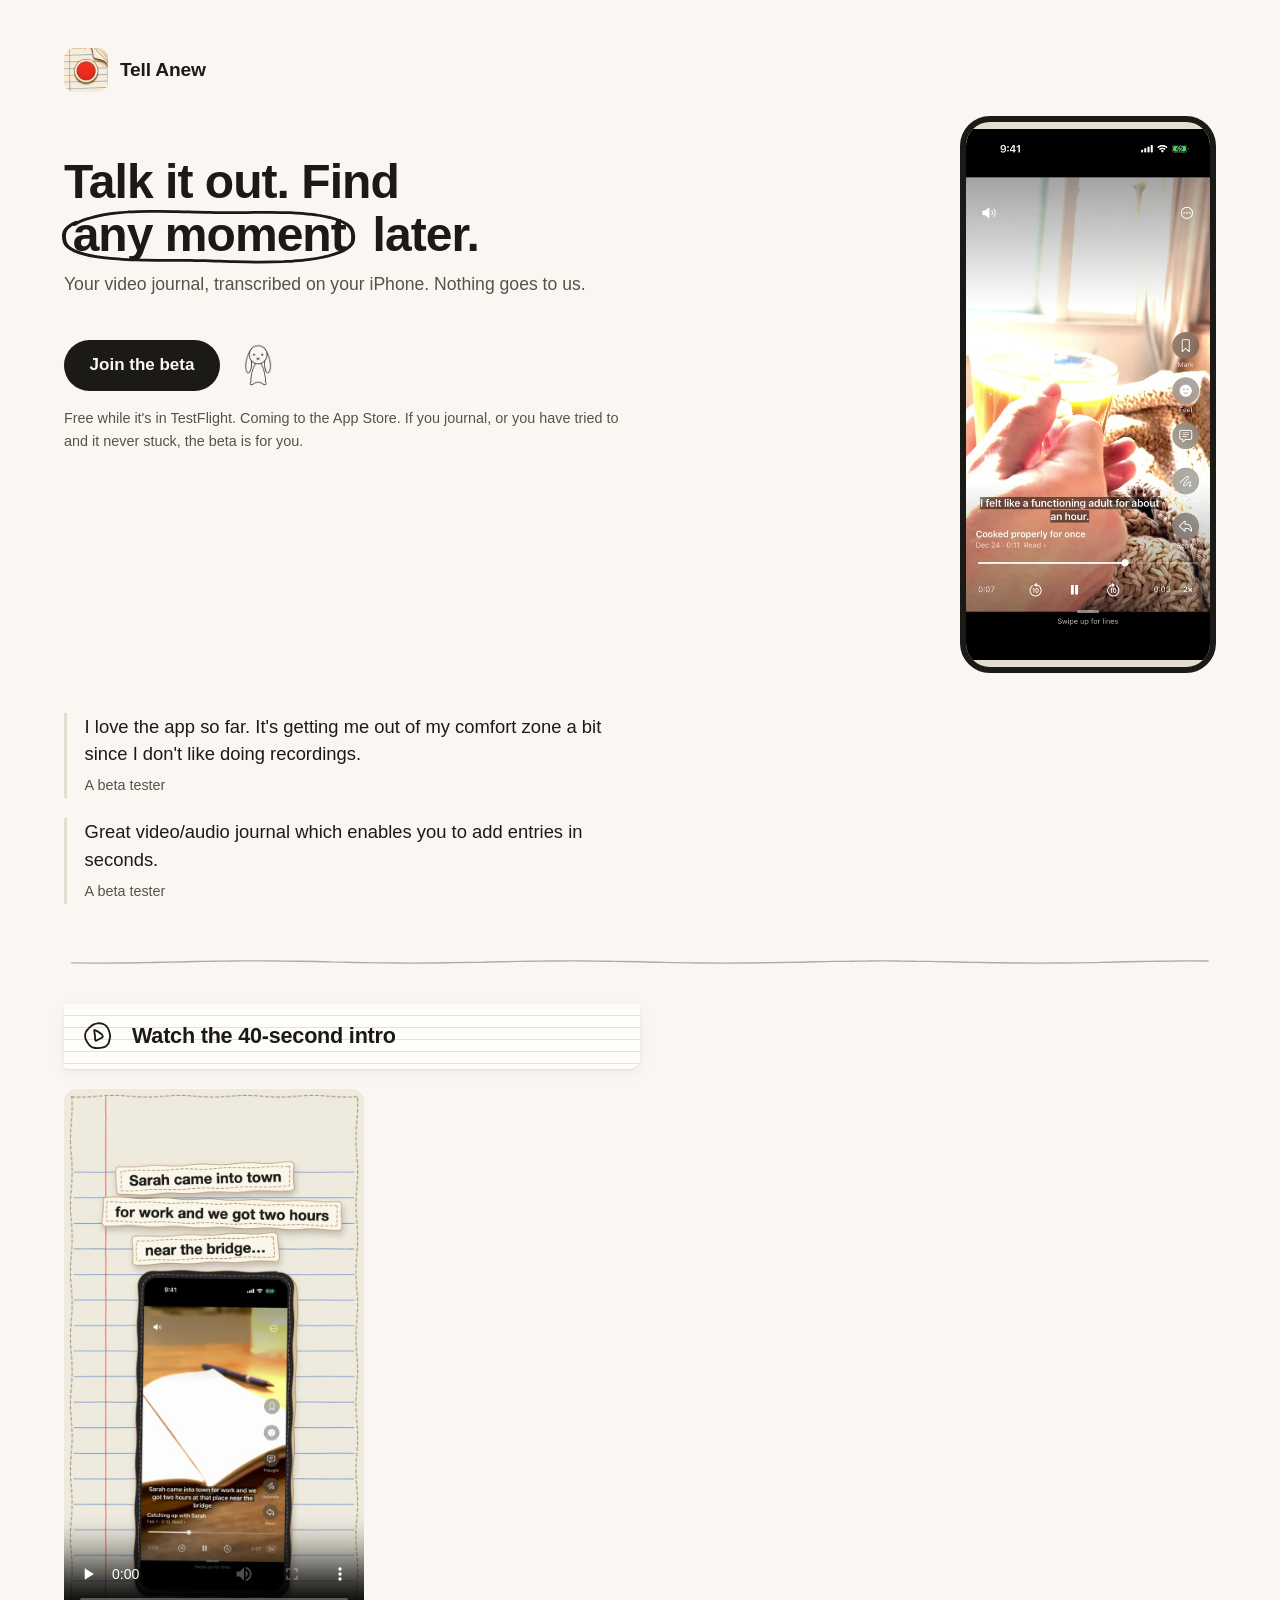
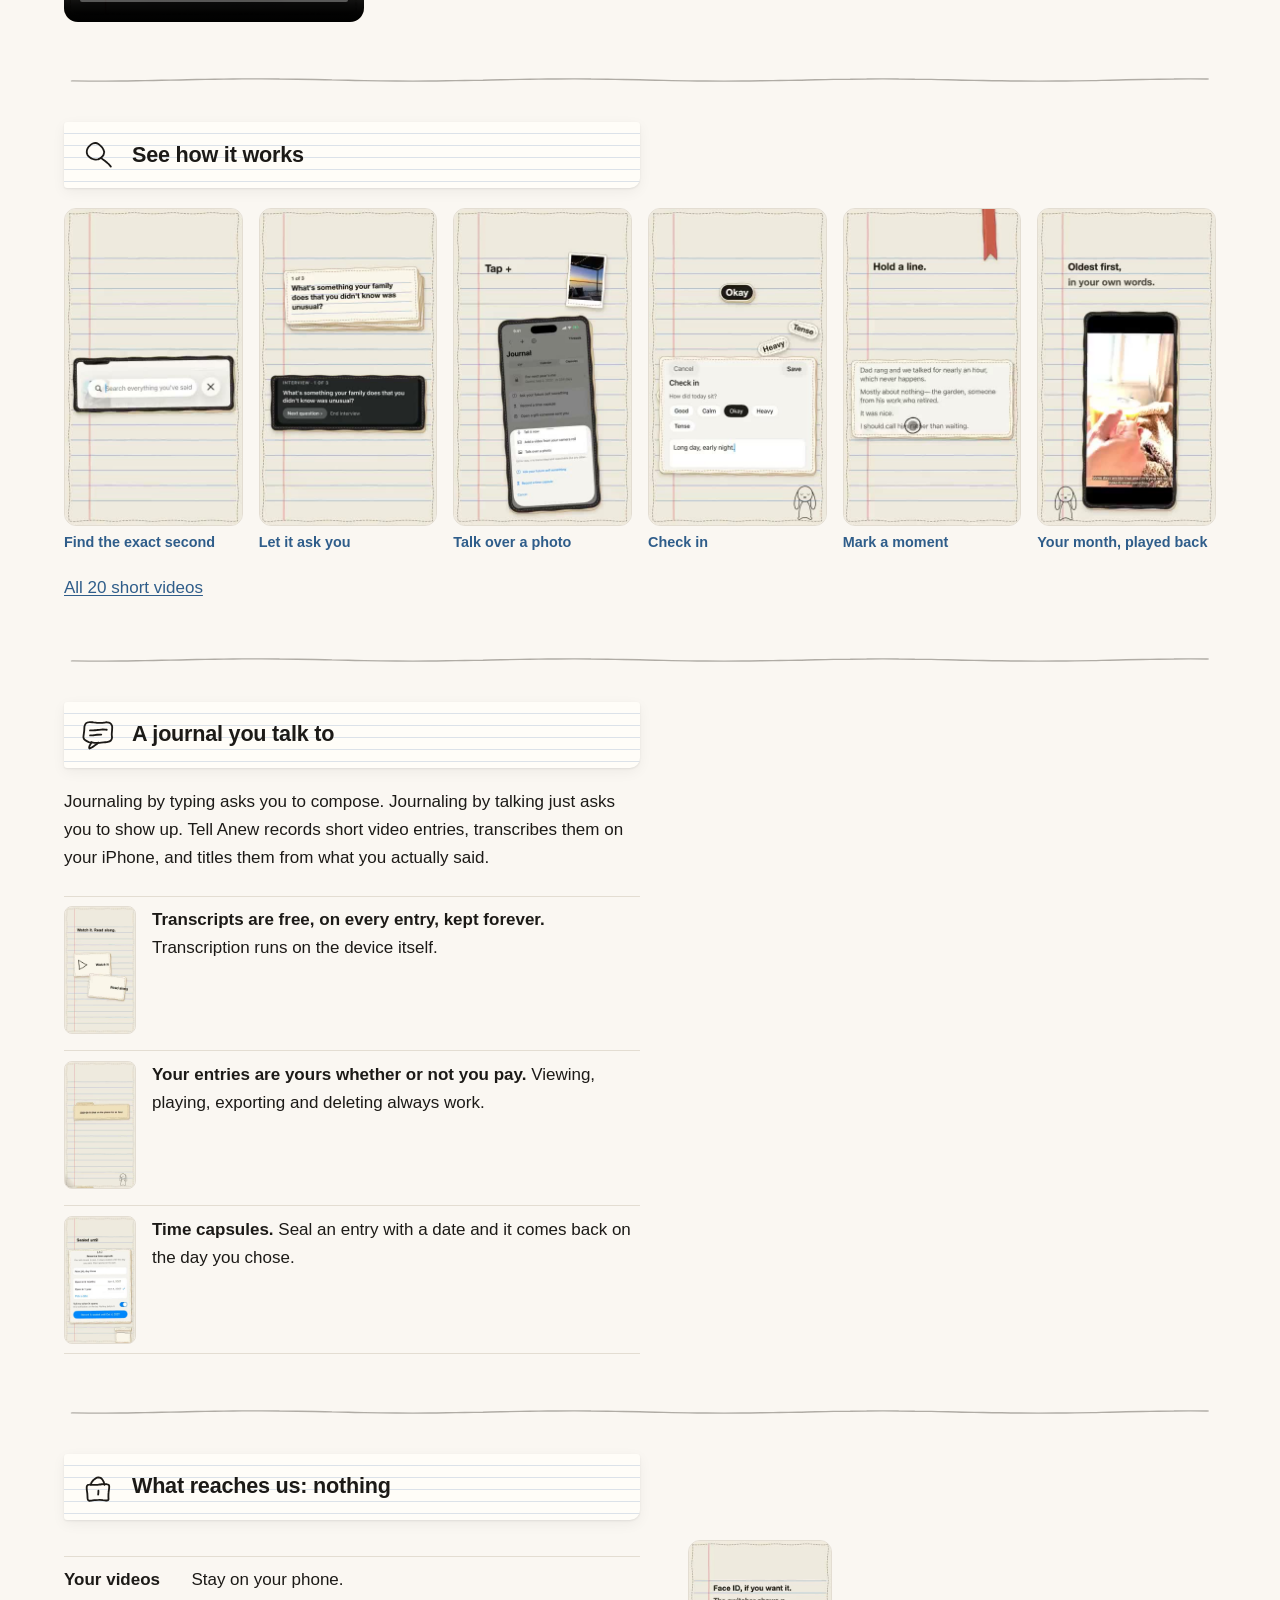
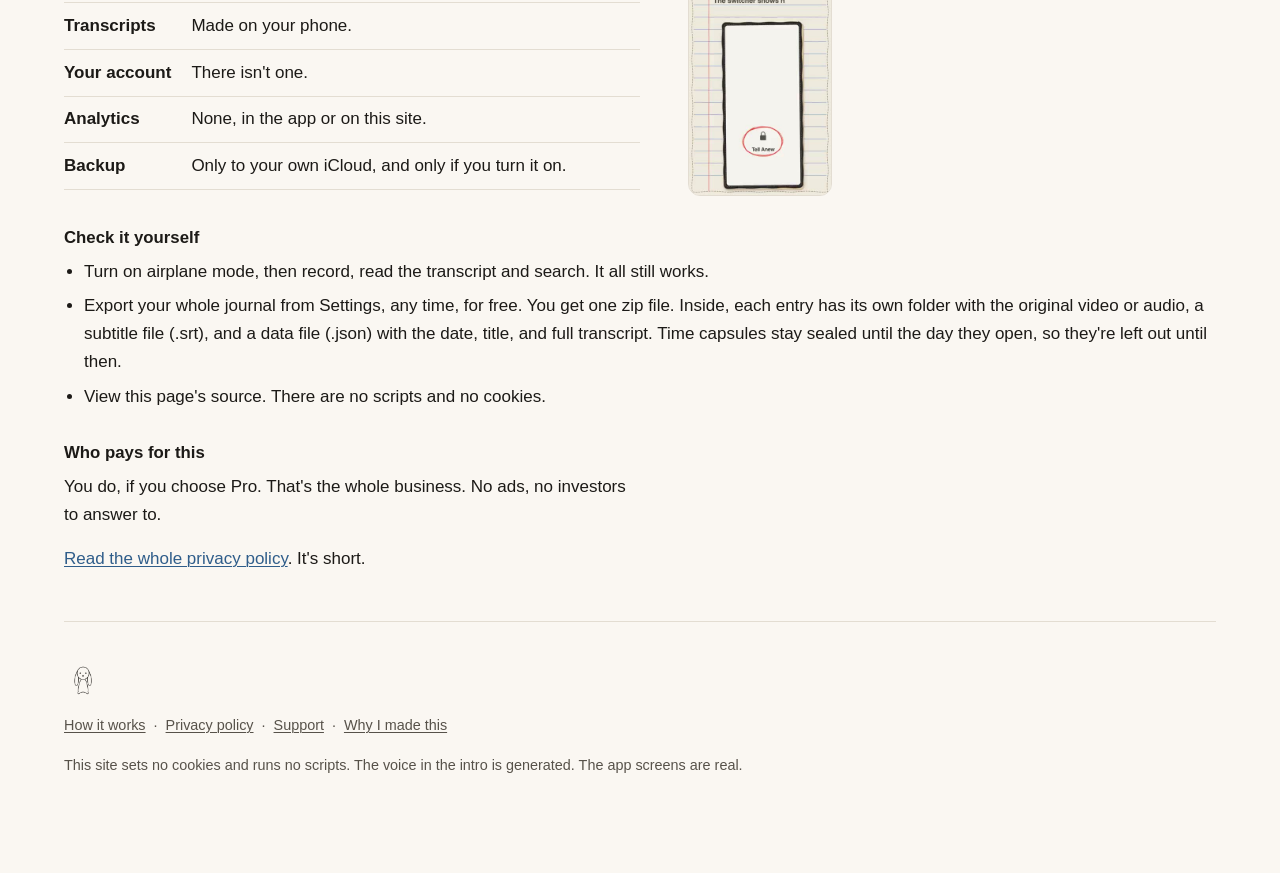
==== commit b5655bf0: "Site icon: the app's current cut-paper icon, with its dark version The site still showed the July ic" ====
--- a/index.html
+++ b/index.html
@@ -8,13 +8,14 @@
 <link rel="stylesheet" href="/style.css">
 <link rel="preload" as="image" href="/art/rabbit-lift.png">
 <link rel="preload" as="image" href="/art/rabbit-hold.png">
-<link rel="icon" href="/icon.png">
-<link rel="apple-touch-icon" href="/icon.png">
+<link rel="icon" href="/favicon.png">
+<link rel="icon" href="/favicon-dark.png" media="(prefers-color-scheme: dark)">
+<link rel="apple-touch-icon" href="/apple-touch-icon.png">
 </head>
 <body>
 
 <header class="site brand">
-  <img src="/icon.png" alt="">
+  <picture><source srcset="/icon-dark.png" media="(prefers-color-scheme: dark)"><img src="/icon.png" alt=""></picture>
   <p class="wordmark">Tell Anew</p>
 </header>
 
--- a/style.css
+++ b/style.css
@@ -52,6 +52,8 @@
   padding: 3rem 0 2rem;
 }
 
+header.site picture { display: block; flex: 0 0 auto; }
+
 header.site img {
   width: 68px;
   height: 68px;
@@ -361,7 +363,7 @@
   font-size: 0.9rem;
 }
 
-/* ---- Prototype: moving pictures (not live) ----
+/* ---- Moving pictures ----
    Each feature shows six silent seconds of its own video, looping. The full
    video with sound sits one tap away in <details>. No script involved:
    anyone who asks their device for less motion gets the still instead. */
@@ -504,7 +506,7 @@
   .feature .full video { max-width: none; }
 }
 
-/* ---- Prototype: drawn marks, defined sections, the rabbit (not live) ----
+/* ---- Drawn marks, defined sections, the rabbit ----
    The pen voice from the videos, on the page itself. DESIGN.md rule 10 gives
    paper-craft to marketing; rule 11's doodle register: the rest state is the
    finished drawing, and motion is only added on top. */
@@ -578,12 +580,12 @@
 .group.part > .sect-head { margin-top: 0; }
 
 /* The ink loop the videos draw around a word. */
-.ink-circle { position: relative; white-space: nowrap; margin: 0 0.18em 0 0.12em; }
+.ink-circle { position: relative; white-space: nowrap; margin: 0 0.3em 0 0.18em; }
 .ink-circle::after {
   content: "";
   position: absolute;
   left: -0.3em;
-  right: -0.22em;
+  right: -0.34em;
   top: -0.06em;
   bottom: -0.14em;
   background: currentColor;
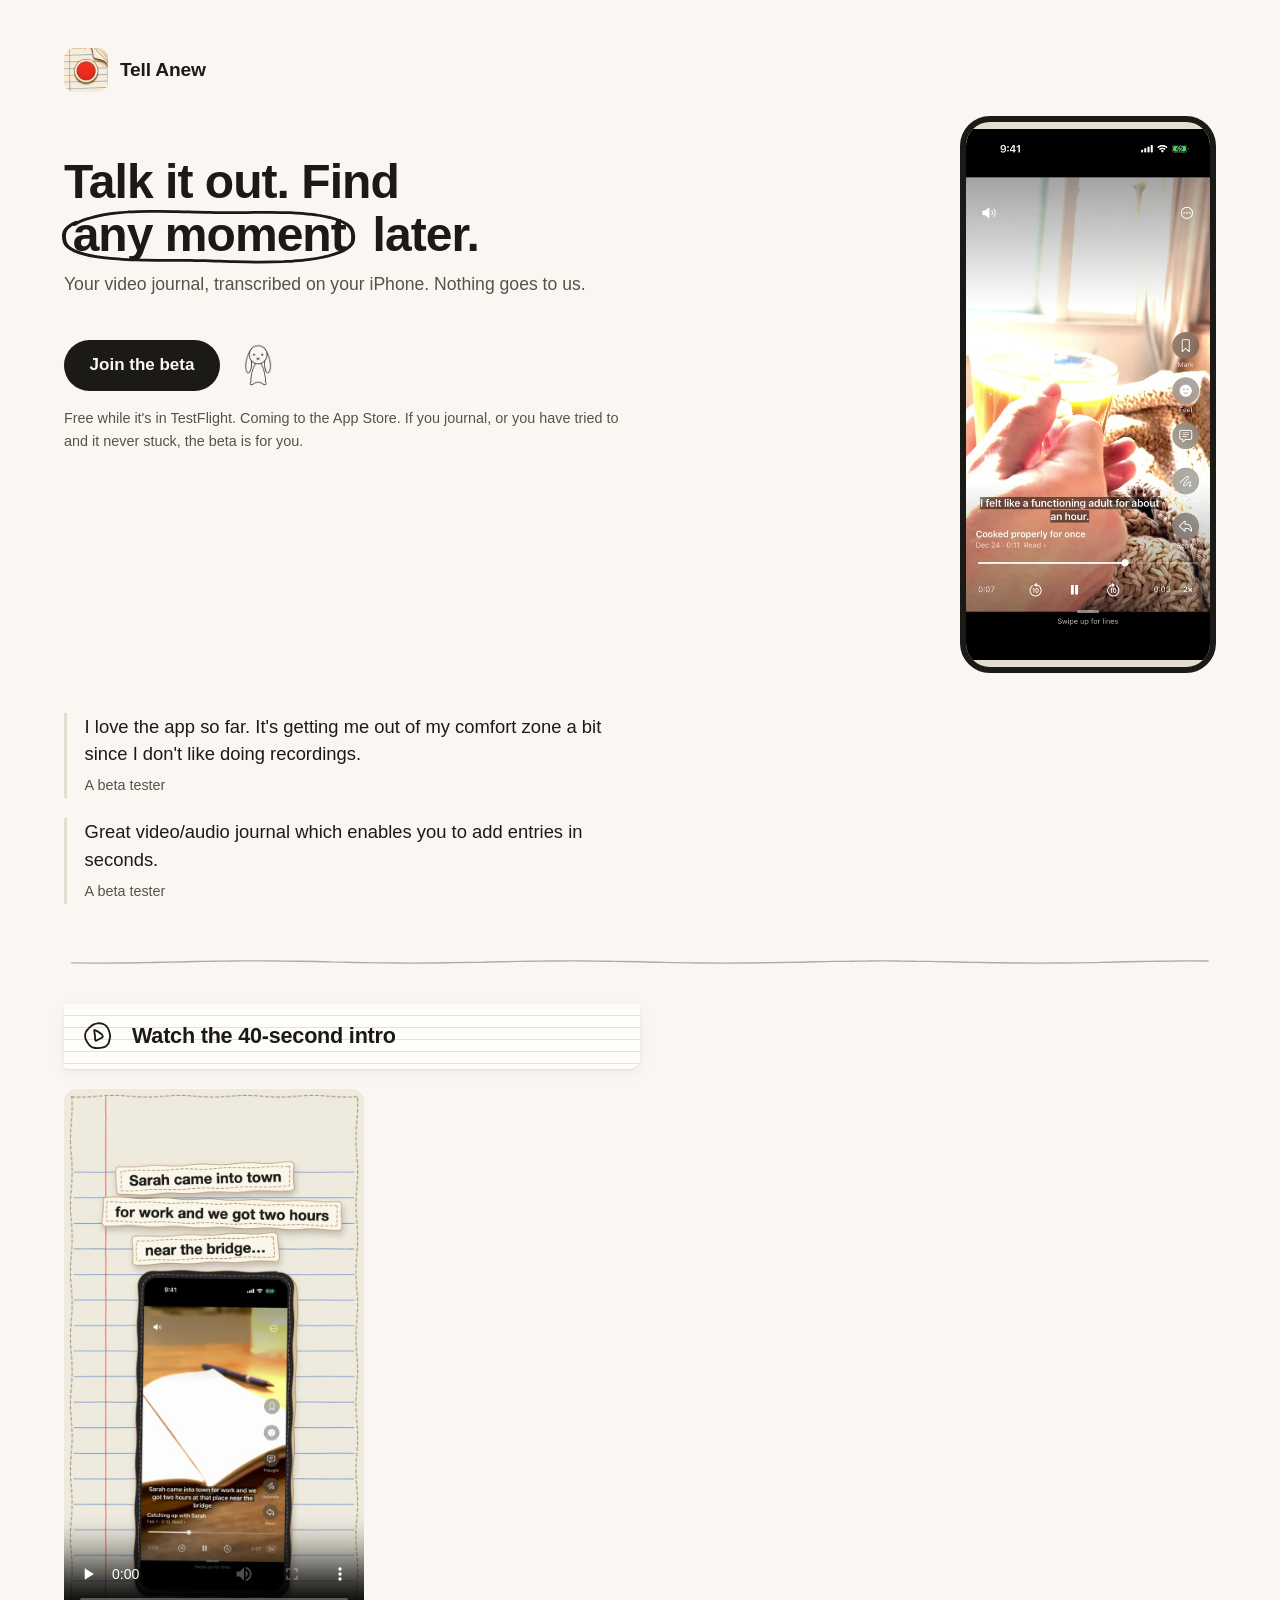
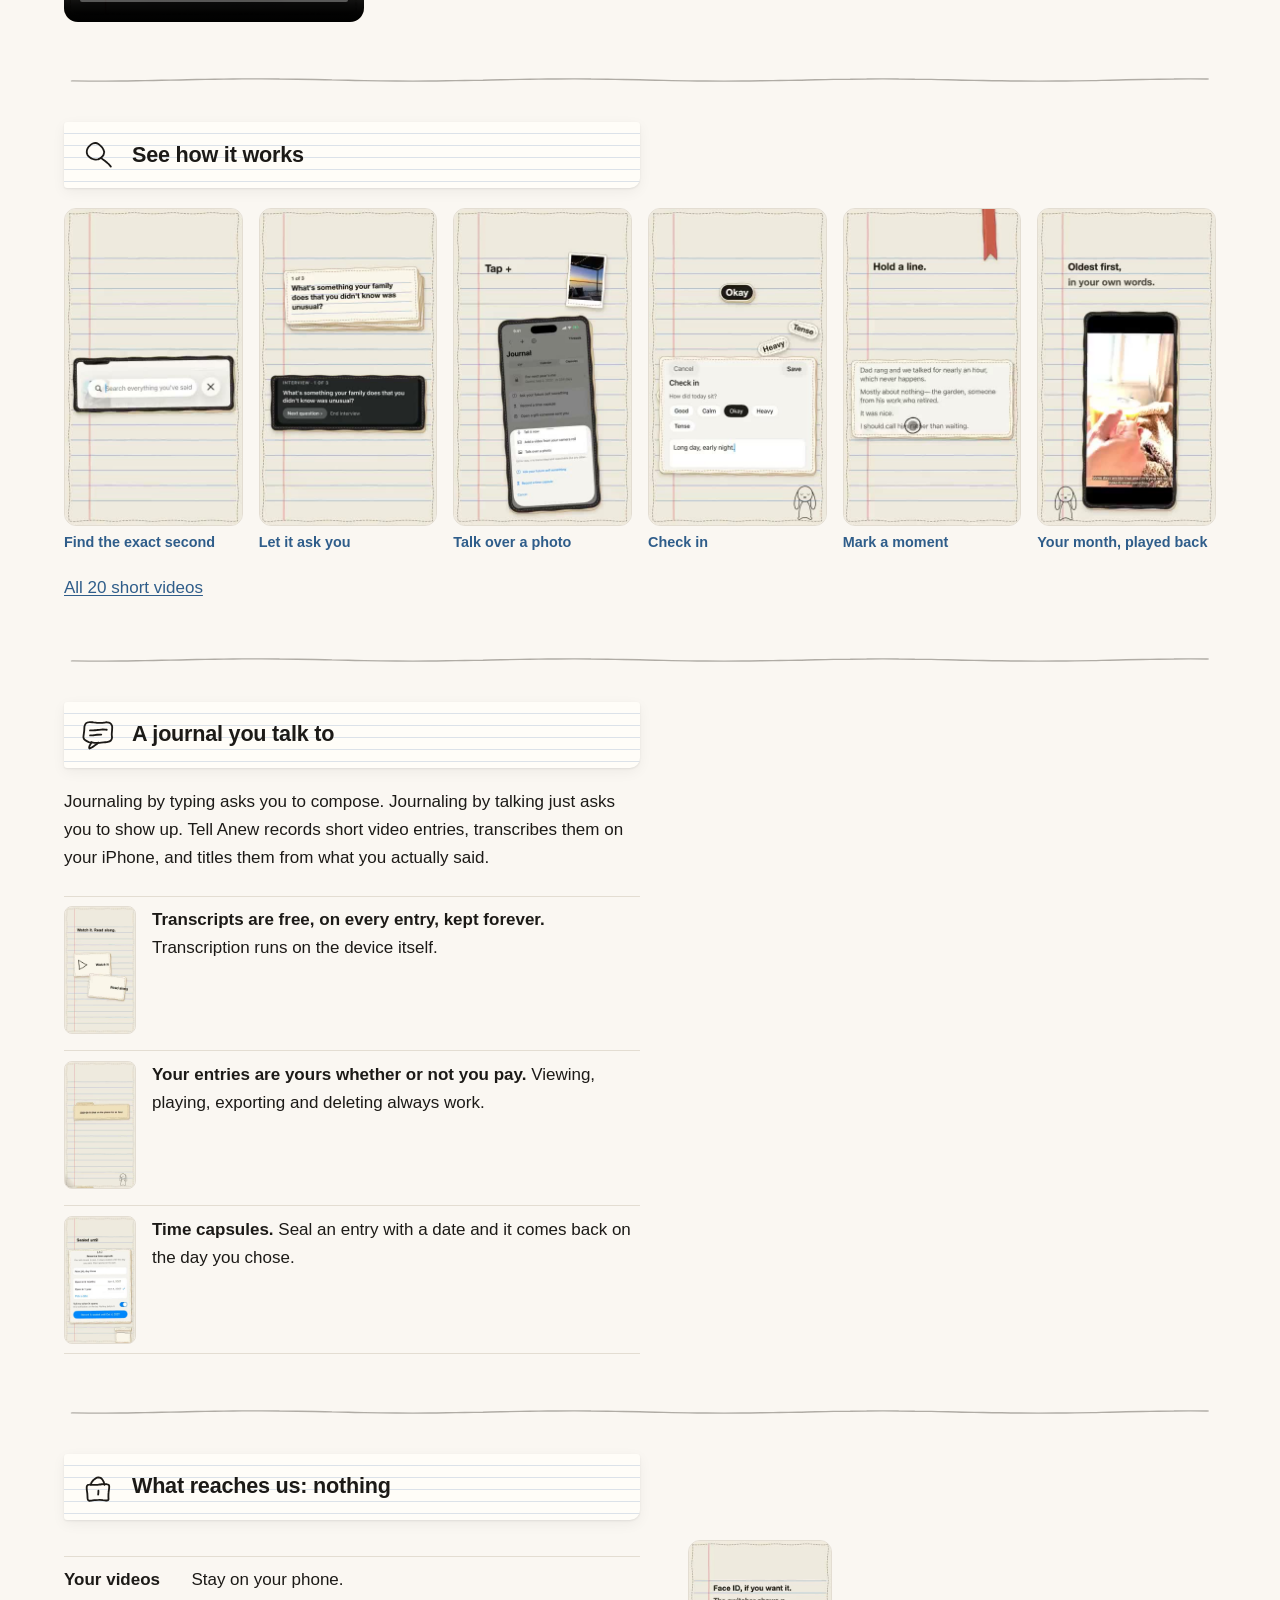
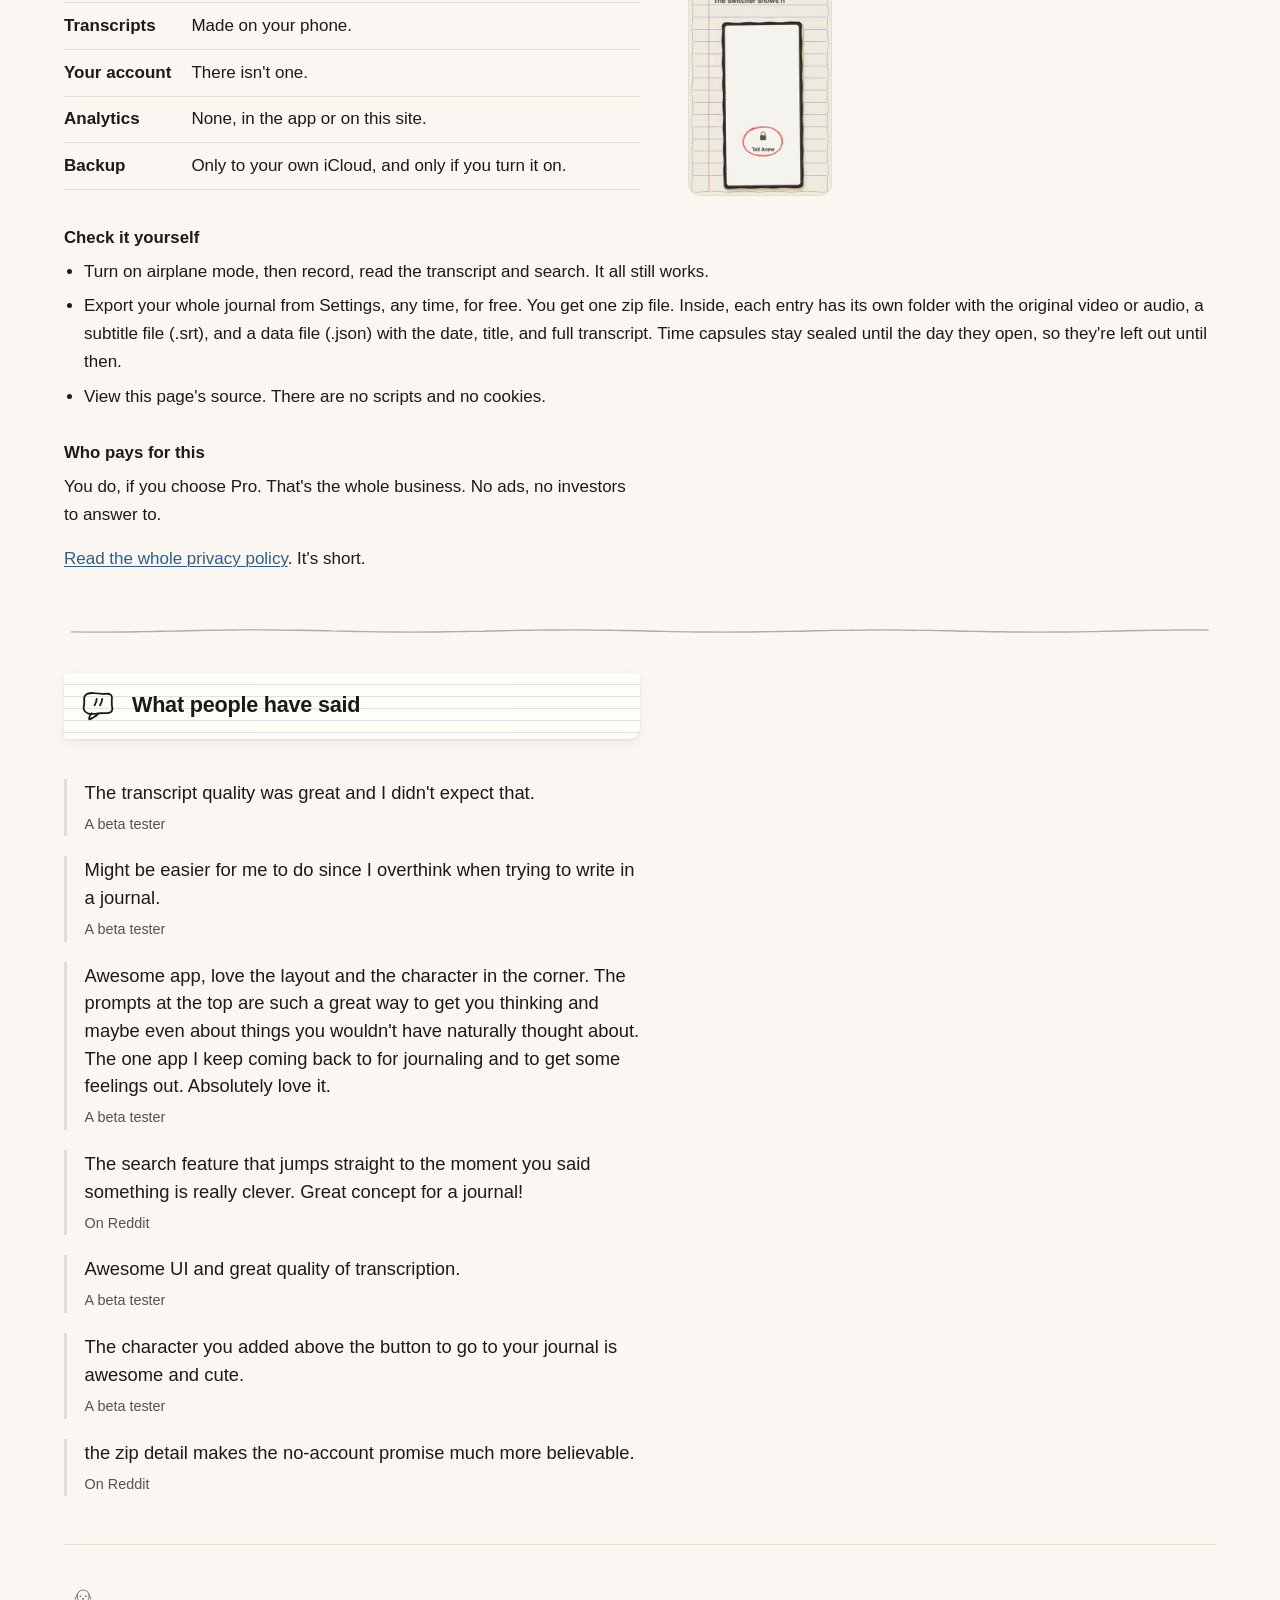
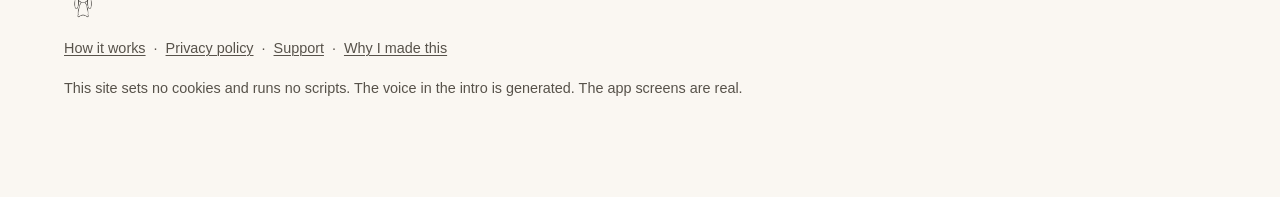
==== commit 0e6d2da1: "Home page: seven more lines from testers and Reddit, credited without handles Beta testers are credi" ====
--- a/index.html
+++ b/index.html
@@ -128,6 +128,65 @@
   <p><a href="/privacy">Read the whole privacy policy</a>. It's short.</p>
 </section>
 
+<section class="voices part">
+  <div class="sect-head"><svg class="doodle" viewBox="0 0 48 48" aria-hidden="true"><path pathLength="1" d="M34.3 9.2C35.0 9.4 37.4 9.3 38.4 9.9C39.5 10.5 40.3 11.5 40.6 12.8C41.0 14.0 40.5 15.7 40.5 17.4C40.5 19.1 40.5 21.2 40.6 23.0C40.7 24.7 41.4 26.5 41.2 27.9C41.0 29.3 40.4 30.4 39.5 31.2C38.5 32.0 37.0 32.4 35.5 32.6C33.9 32.8 32.0 32.4 30.4 32.5C28.8 32.5 27.4 32.6 25.9 32.7C24.5 32.9 23.4 33.2 22.0 33.3C20.6 33.4 19.2 33.6 17.6 33.5C16.0 33.5 14.1 33.6 12.6 33.1C11.1 32.6 9.5 31.7 8.5 30.6C7.6 29.6 7.0 28.2 6.8 26.8C6.6 25.4 7.2 23.9 7.3 22.4C7.4 21.0 7.5 19.5 7.5 18.0C7.5 16.6 7.1 15.1 7.5 13.9C7.8 12.6 8.5 11.3 9.6 10.4C10.6 9.5 12.1 9.0 13.7 8.7C15.2 8.4 17.3 8.4 19.0 8.5C20.6 8.5 22.3 8.6 23.7 8.8C25.2 8.9 26.4 9.2 27.8 9.4C29.1 9.5 31.0 9.5 31.9 9.5C32.9 9.6 33.2 9.5 33.5 9.5"/><path pathLength="1" d="M16.3 32.8C15.8 33.5 14.1 36.1 13.7 37.3C13.3 38.4 13.1 39.8 13.8 39.9C14.6 40.0 16.8 38.6 18.2 37.8C19.5 37.0 21.1 36.1 22.1 35.3C23.1 34.6 23.9 33.7 24.2 33.3"/><path pathLength="1" d="M22.4 15.6C22.3 17.4 21.5 20.6 19.9 23.2"/><path pathLength="1" d="M29.0 15.6C28.9 17.4 28.1 20.6 26.5 23.2"/></svg><h2>What people have said</h2></div>
+
+<figure class="quote">
+  <blockquote>
+    <p>The transcript quality was great and I didn't expect that.</p>
+  </blockquote>
+  <figcaption>A beta tester</figcaption>
+</figure>
+
+<figure class="quote">
+  <blockquote>
+    <p>Might be easier for me to do since I overthink when trying to write in a
+    journal.</p>
+  </blockquote>
+  <figcaption>A beta tester</figcaption>
+</figure>
+
+<figure class="quote">
+  <blockquote>
+    <p>Awesome app, love the layout and the character in the corner. The prompts
+    at the top are such a great way to get you thinking and maybe even about
+    things you wouldn't have naturally thought about. The one app I keep coming
+    back to for journaling and to get some feelings out. Absolutely love it.</p>
+  </blockquote>
+  <figcaption>A beta tester</figcaption>
+</figure>
+
+<figure class="quote">
+  <blockquote>
+    <p>The search feature that jumps straight to the moment you said something is
+    really clever. Great concept for a journal!</p>
+  </blockquote>
+  <figcaption>On Reddit</figcaption>
+</figure>
+
+<figure class="quote">
+  <blockquote>
+    <p>Awesome UI and great quality of transcription.</p>
+  </blockquote>
+  <figcaption>A beta tester</figcaption>
+</figure>
+
+<figure class="quote">
+  <blockquote>
+    <p>The character you added above the button to go to your journal is awesome
+    and cute.</p>
+  </blockquote>
+  <figcaption>A beta tester</figcaption>
+</figure>
+
+<figure class="quote">
+  <blockquote>
+    <p>the zip detail makes the no-account promise much more believable.</p>
+  </blockquote>
+  <figcaption>On Reddit</figcaption>
+</figure>
+</section>
+
 <hr>
 
 </main>
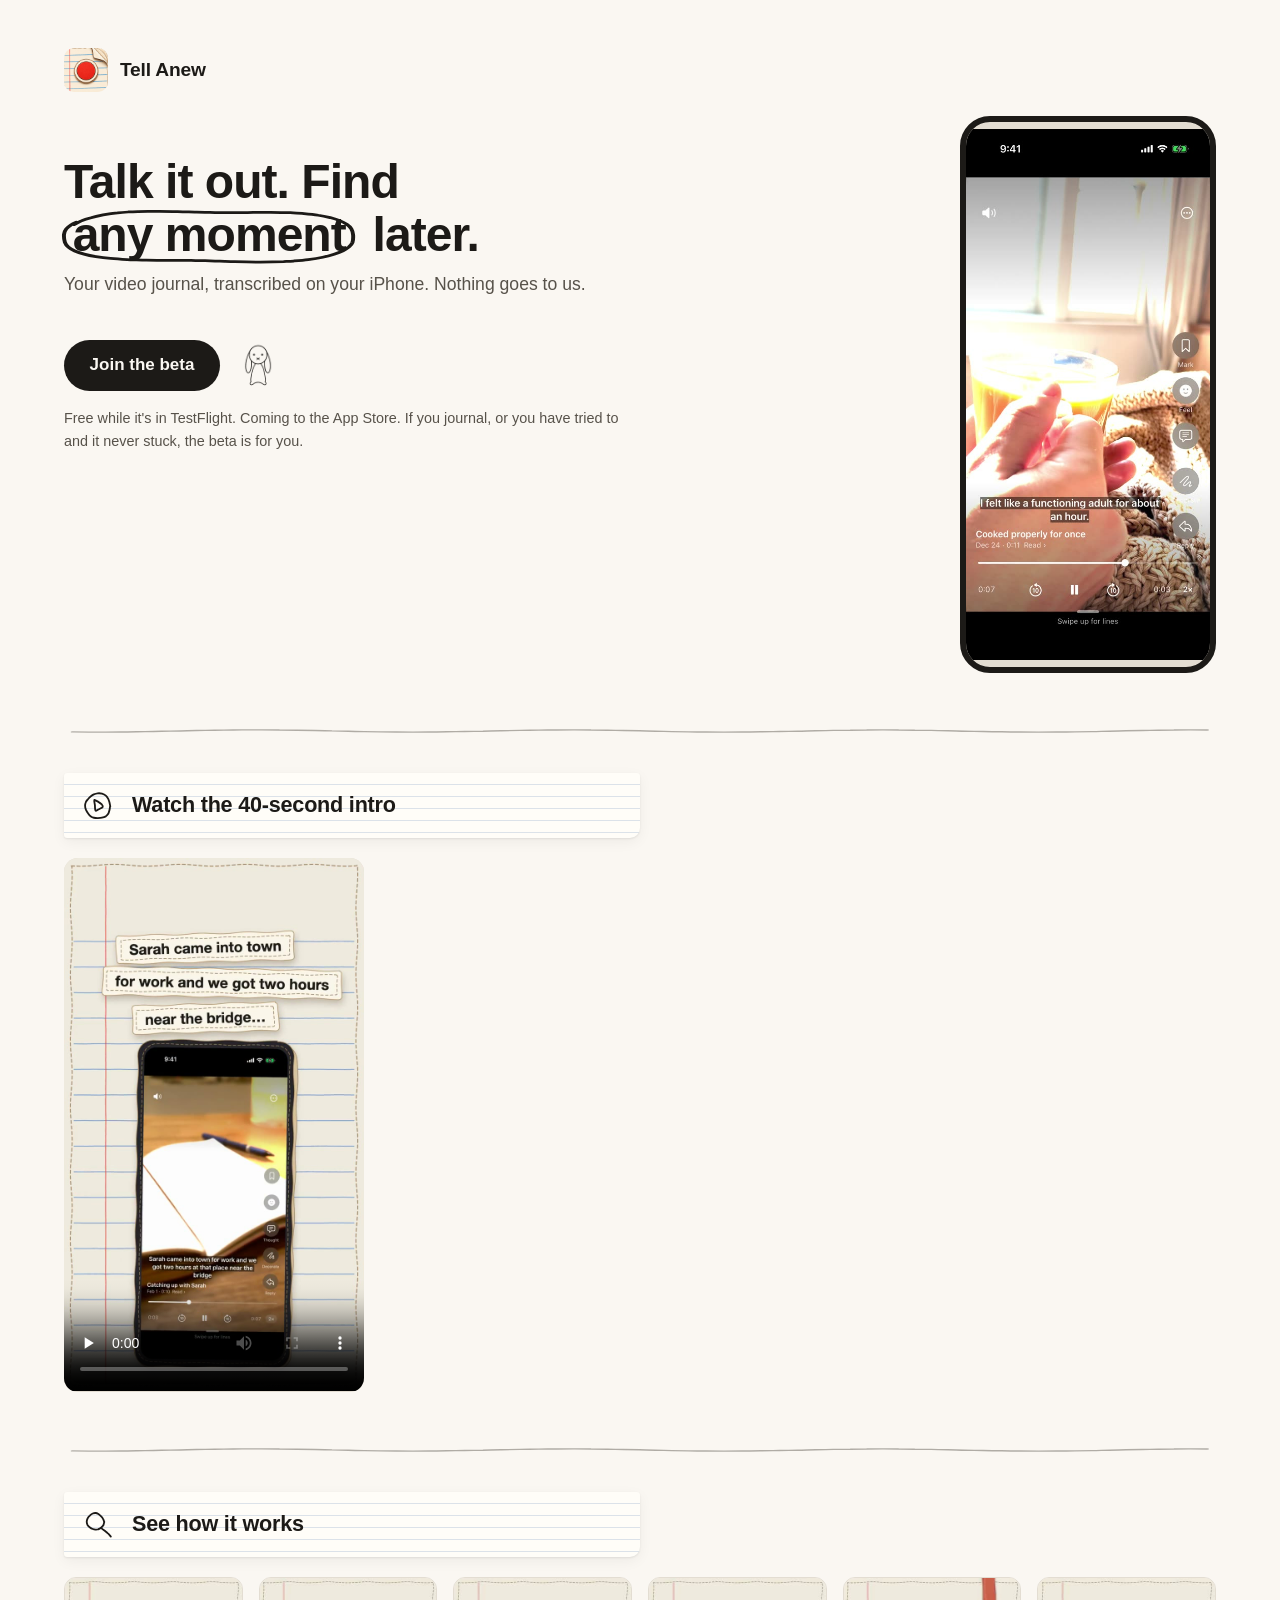
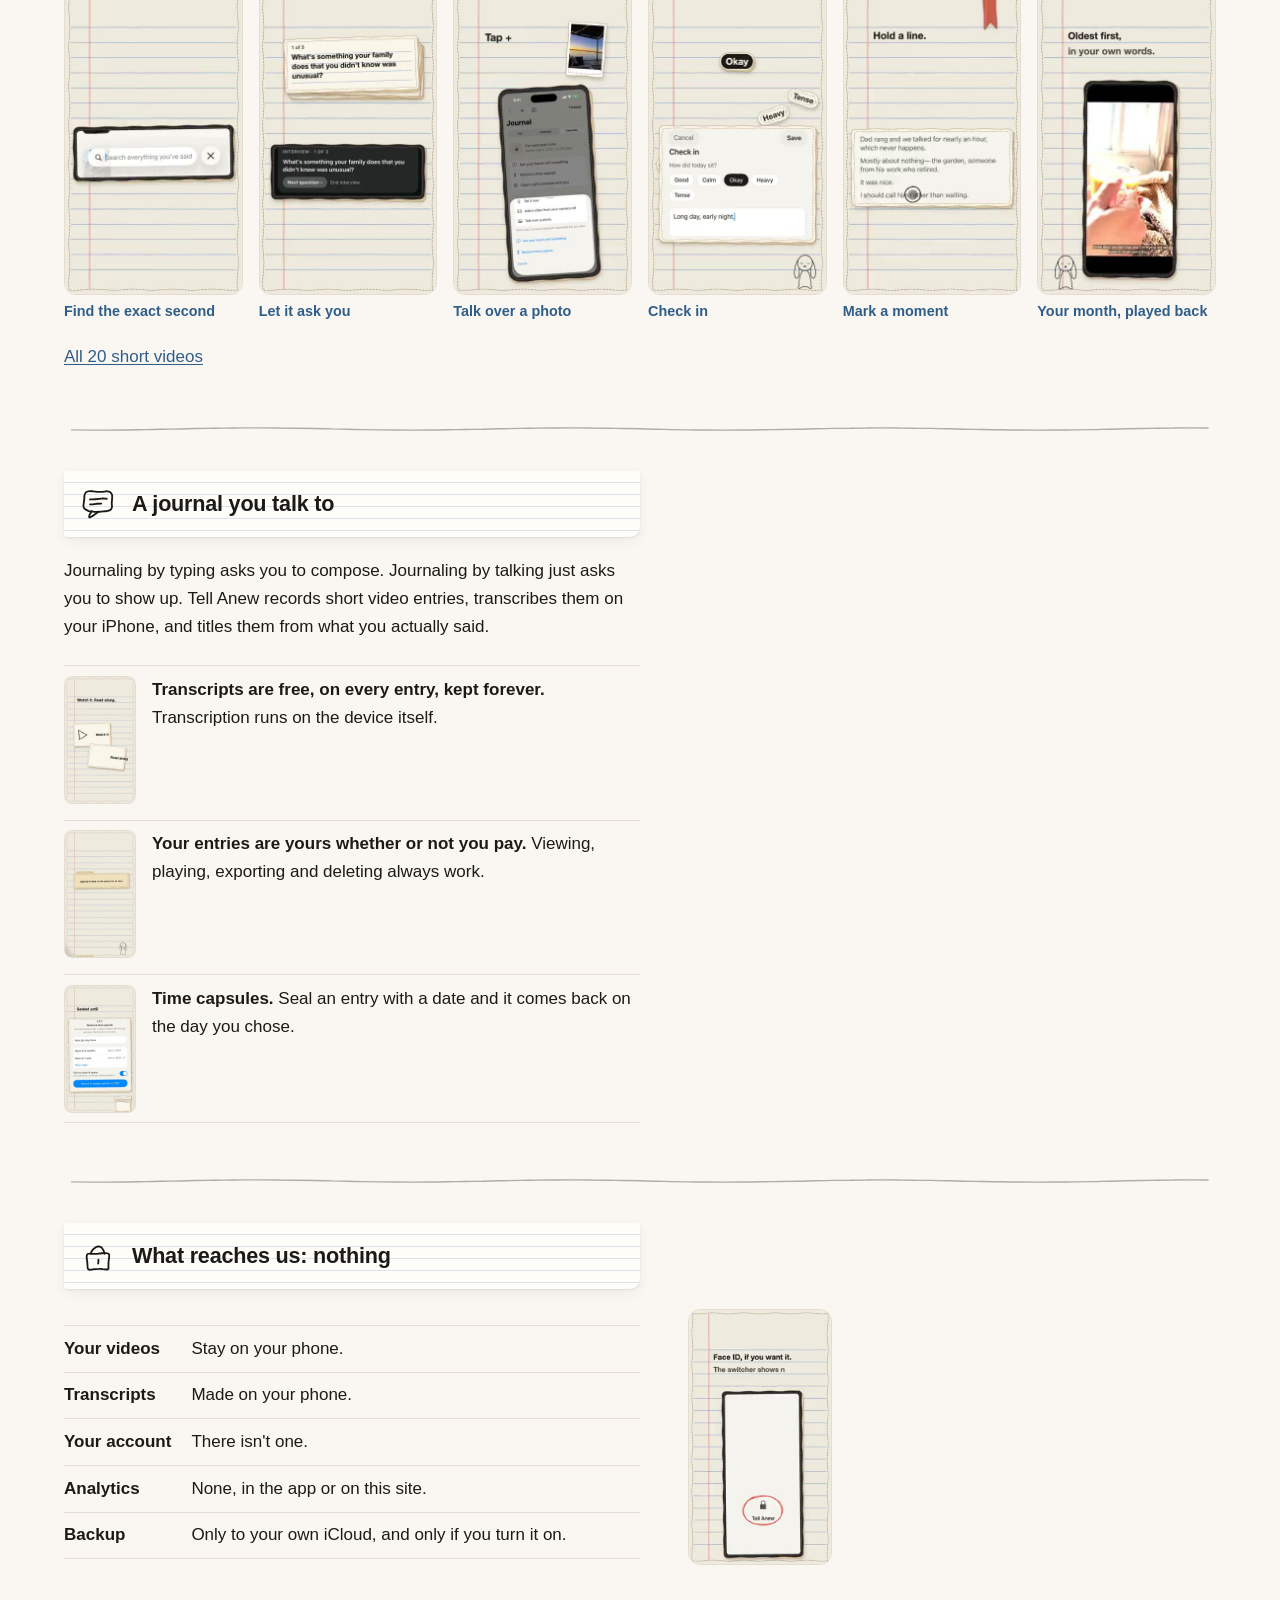
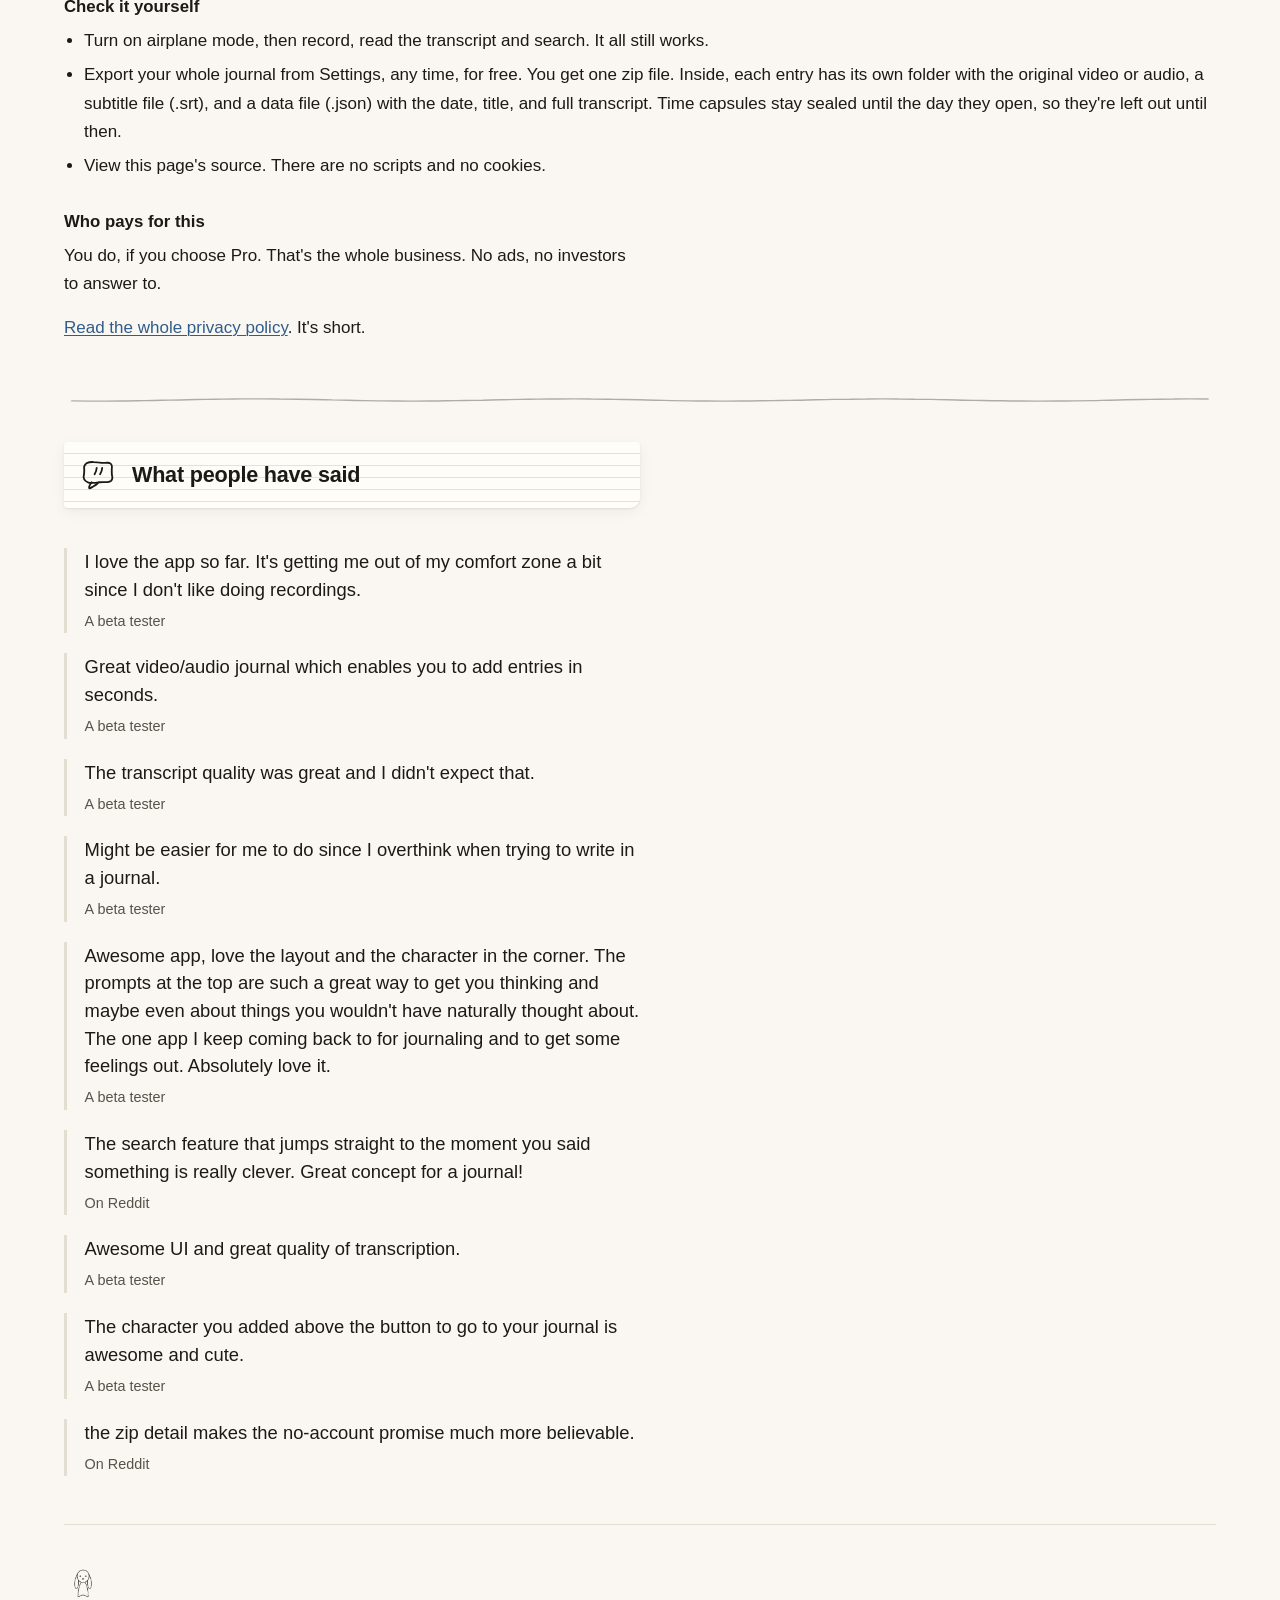
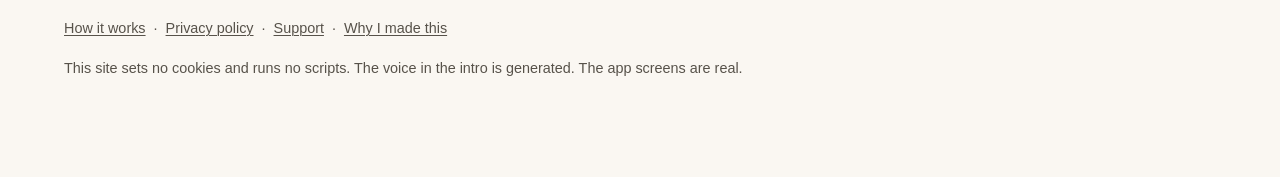
==== commit c551974a: "Home page: all nine quotes in one place, under What people have said The two under the button move d" ====
--- a/index.html
+++ b/index.html
@@ -41,22 +41,6 @@
   journal, or you have tried to and it never stuck, the beta is for you.</p>
 </section>
 
-<figure class="quote">
-  <blockquote>
-    <p>I love the app so far. It's getting me out of my comfort zone a bit
-    since I don't like doing recordings.</p>
-  </blockquote>
-  <figcaption>A beta tester</figcaption>
-</figure>
-
-<figure class="quote">
-  <blockquote>
-    <p>Great video/audio journal which enables you to add entries in
-    seconds.</p>
-  </blockquote>
-  <figcaption>A beta tester</figcaption>
-</figure>
-
 <section class="intro part">
   <div class="sect-head"><svg class="doodle" viewBox="0 0 48 48" aria-hidden="true"><path pathLength="1" d="M38.6 23.7C38.5 24.5 38.2 27.3 37.8 28.9C37.4 30.5 37.0 32.1 36.3 33.4C35.5 34.6 34.6 35.6 33.4 36.4C32.1 37.1 30.4 37.6 28.7 37.9C27.1 38.3 25.1 38.4 23.5 38.5C21.9 38.5 20.4 38.4 19.0 38.1C17.7 37.8 16.6 37.4 15.5 36.6C14.4 35.8 13.3 34.6 12.4 33.3C11.4 32.0 10.3 30.3 9.6 28.7C9.0 27.0 8.4 25.1 8.5 23.5C8.5 21.9 9.0 20.3 9.6 18.9C10.3 17.5 11.4 16.4 12.4 15.3C13.3 14.2 14.4 13.3 15.5 12.4C16.6 11.5 17.7 10.7 19.0 10.1C20.4 9.5 21.9 9.0 23.5 8.8C25.1 8.6 27.1 8.7 28.8 9.2C30.4 9.7 32.1 10.5 33.4 11.6C34.6 12.6 35.5 14.1 36.3 15.5C37.0 16.9 37.4 18.5 37.8 19.9C38.2 21.4 38.5 23.5 38.7 24.2C38.8 24.9 38.7 24.2 38.7 24.2"/><path pathLength="1" d="M19.6 16.6C20.4 17.0 22.9 18.2 24.5 19.1C26.0 20.1 27.9 21.2 28.7 22.3C29.6 23.3 30.1 24.5 29.5 25.4C28.8 26.3 26.3 27.1 25.0 27.9C23.6 28.6 22.1 30.0 21.3 29.9C20.6 29.8 20.7 28.5 20.5 27.3C20.4 26.2 20.4 24.4 20.3 23.0C20.1 21.5 19.7 19.8 19.6 18.9C19.5 17.9 19.5 17.7 19.5 17.5"/></svg><h2>Watch the 40-second intro</h2></div>
   <video controls playsinline preload="none" width="720" height="1280"
@@ -133,6 +117,22 @@
 
 <figure class="quote">
   <blockquote>
+    <p>I love the app so far. It's getting me out of my comfort zone a bit
+    since I don't like doing recordings.</p>
+  </blockquote>
+  <figcaption>A beta tester</figcaption>
+</figure>
+
+<figure class="quote">
+  <blockquote>
+    <p>Great video/audio journal which enables you to add entries in
+    seconds.</p>
+  </blockquote>
+  <figcaption>A beta tester</figcaption>
+</figure>
+
+<figure class="quote">
+  <blockquote>
     <p>The transcript quality was great and I didn't expect that.</p>
   </blockquote>
   <figcaption>A beta tester</figcaption>
